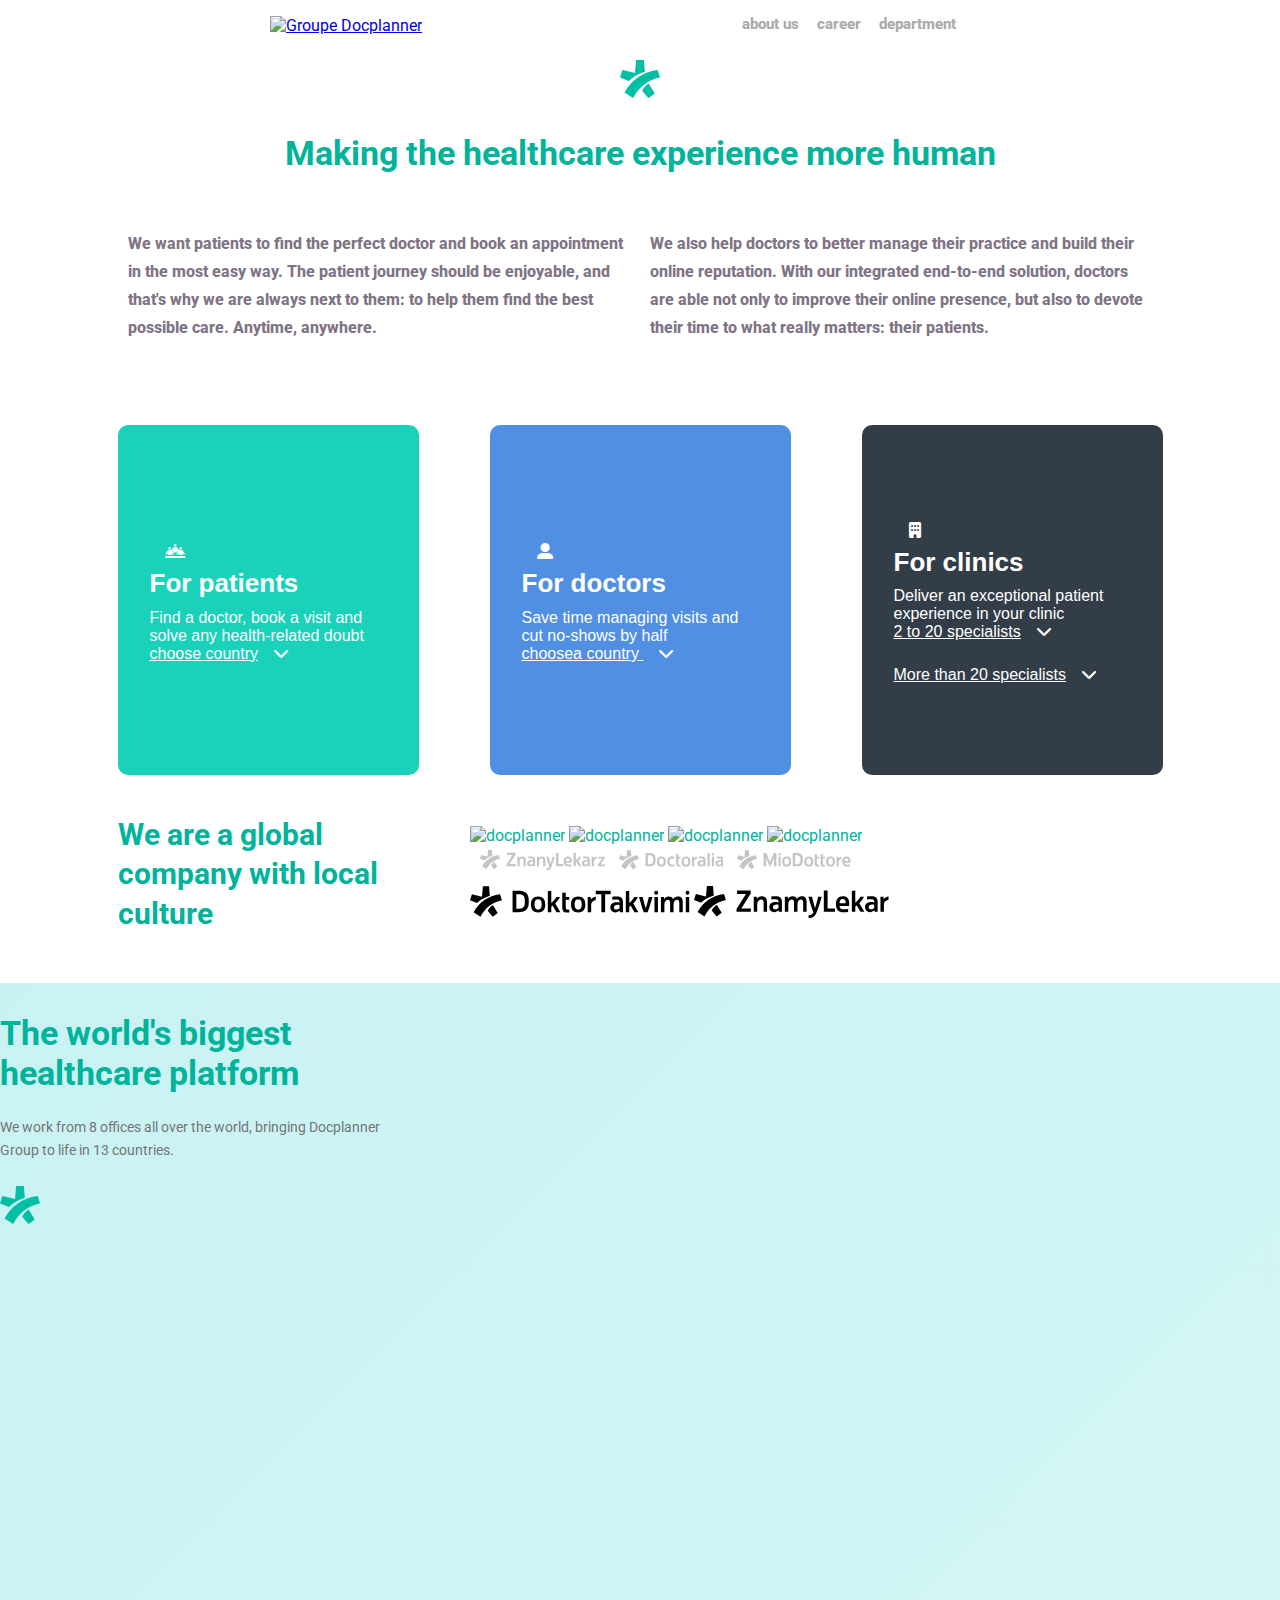
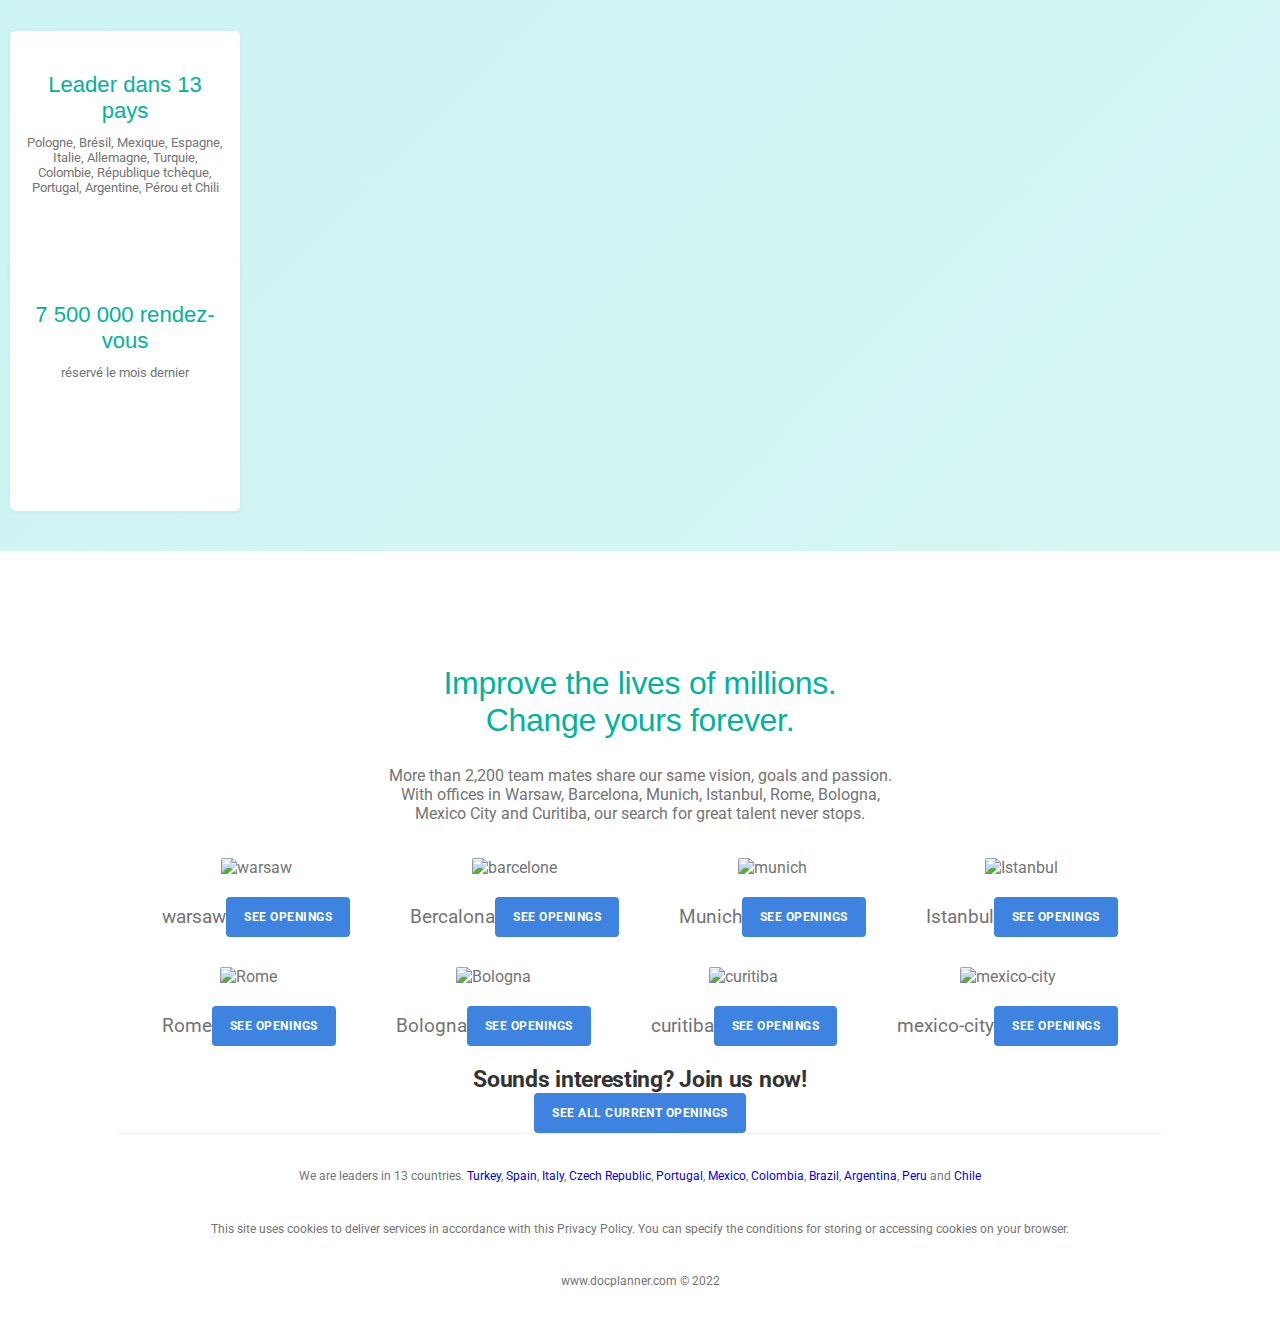
==== index.html @ af377094 "css layout" ====
<!DOCTYPE html>
<html lang="en">
<head>
    <meta charset="UTF-8">
    <meta http-equiv="X-UA-Compatible" content="IE=edge">
    <meta name="viewport" content="width=device-width, initial-scale=1.0">
    <title>docplanner groupe</title>
    <link rel="stylesheet" href="styles.css">
    <link rel="stylesheet" href="https://fonts.googleapis.com/css2?family=Roboto:wght@100&display=swap">
    <link rel="stylesheet"
      href="https://cdnjs.cloudflare.com/ajax/libs/font-awesome/6.1.2/css/all.min.css" />
  
    
</head>
<body class="body" >
        <nav class="navbar">
            <div class="container">
                <nav class="nav_logo">
                    <a href="#"><img class="logo-docplanner" src="https://www.docplanner.com/img/logo-default-group-en.svg?v=1" alt="Groupe Docplanner">
                </nav>
                <ul class="nav">
                    <li><a href="#">about us</a></li>
                    <li><a href="#">career</a></li>
                    <li><a href="#">department</a></li>
                </ul>
             </div>
          </nav>
          <header class="header">
            <div class="container">
                <img src="image/sygnet.png" alt="Logo">
                <h1>
                    Making the healthcare experience more human </h1>
                    <div class="goals">
                    <p>We want patients to find the perfect doctor and book an appointment in the most easy way. The patient journey should be enjoyable, and that's why we are always next to them: to help them find the best possible care. Anytime, anywhere.</p>
                    <p>We also help doctors to better manage their practice and build their online reputation. With our integrated end-to-end solution, doctors are able not only to improve their online presence, but also to devote their time to what really matters: their patients.</p>
                </div>
              </div>
          </header>
          <section class="cards">
            <div class="container">
                <div class="card">
                    <i id="head icon" class="fa-solid fa-people-line"></i>
                        <h1>For patients</h1>
                      <p>Find a doctor, book a visit and solve any health-related doubt</p>
                      <a href="#">choose country<i class="fa-solid fa-chevron-down"></i></a>
                </div>
                <div class="card">
                    <i id="head icon" class="fa-solid fa-user-large"></i>
                    <h1>For doctors</h1>
                    <p>Save time managing visits and cut no-shows by half</p>
                    <a href="#">choosea country <i class="fa-solid fa-chevron-down"></i> </a>
                </div>
                <div class="card">
                    <i id="head icon" class="fa-solid fa-building"></i>
                    <h1>For clinics</h1>
                    <p>Deliver an exceptional patient experience in your clinic</p>
                    <a href="#">2 to 20 specialists<i class="fa-solid fa-chevron-down"></i></a>
                    <a href="#">More than 20 specialists<i class="fa-solid fa-chevron-down"></i></a>
                </div>
             </div>
    </section>
    <section class="brands">
        <div class="container">
            <h1>We are a global company
                with local culture</h1>
               
                <div class="brands-container">
                    <ul class="brands-logos">
                    <li>
                    <img src="https://www.docplanner.com/logos/logo-clinicloud.svg" alt="docplanner">
                    <img src="https://www.docplanner.com/logos/logo-gipo.svg" alt="docplanner">
                   <img src="https://www.docplanner.com/logos/logo-jameda.svg" alt="docplanner">
                   <img src="https://www.docplanner.com/logos/logo-tuotempo.svg" alt="docplanner">
                 
                    <a href="https://www.znanylekarz.pl/?__hstc=94104962.e6006a31b35c804ca4785f276ef30c05.1661616821724.1662315314462.1662494746666.5&amp;__hssc=94104962.1.1662494746666&amp;__hsfp=313798005" target="_blank">
                        <svg xmlns="http://www.w3.org/2000/svg" width="200" height="32" viewBox="0 0 200 32">
                            <path d="M189.018 10.678h10.762v2.132L192.736 23H200v2.89h-11.387v-2.103l7.02-10.22h-6.615v-2.89zm-10.347 0h3.012l.244 2.448h.032c.767-1.12 2.638-2.557 4.817-2.677v3.197c-3.174.62-4.63 2.725-4.63 4.634v7.61h-3.47V10.68h-.004zM165 10.38c1.51-.123 3.145-.16 4.725-.16 3.72 0 5.94 1.44 5.94 5.504v10.163h-3.12l-.156-1.52h-.042c-1.07 1.152-2.625 1.826-4.615 1.826-2.635 0-4.73-1.708-4.73-5.09 0-3.148 2.624-6.078 9.19-4.684v-.917c0-1.814-1.062-2.32-3.156-2.32-1.286 0-2.376.087-4.035.23L165 10.38zm7.193 8.445c-2.782-.71-5.564.16-5.564 2.31 0 1.43.94 2.267 2.353 2.203 1.113-.05 2.338-.54 3.207-1.31v-3.2l.003-.003zm-18.93 1.572v5.49h-3.47V4.992l3.47-.402V16.73c1.92-1.63 3.745-3.763 5.035-6.052h3.683c-1.288 2.508-2.83 4.672-4.718 6.522l5.13 8.69h-3.9l-3.81-6.46c-.473.376-.976.69-1.416.97h-.002zm-19.452-2.07v-.063c0-4.68 2.275-8.047 6.984-8.047 4.367 0 6.394 2.524 6.394 7.83 0 .56-.04 1.332-.1 1.902h-9.64c.247 2.142 1.497 3.422 4.06 3.422 1.622 0 3.146-.15 4.56-.335v2.906c-1.59.25-2.935.398-4.65.398-4.99 0-7.61-2.495-7.61-8.016l.003.003zm3.585-.96h6.27c0-2.38-.624-4.26-2.963-4.26-2.43 0-3.24 2.006-3.303 4.26h-.005zM121.7 4.59h3.793v17.853h7.46v3.444H121.7V4.59zm-15.44 6.088h3.67c.596 2.884 2.164 8.5 3.01 11.322h.063c.815-2.854 2.384-8.47 3.01-11.323h3.64c-1.13 4.324-3.877 12.7-4.955 15.21s-2.63 6.76-8.344 5.994v-2.73c2.646.15 4.05-.843 4.92-2.81-1.344-3.18-3.916-11.34-5.014-15.667v.005zm-15.137 0h3.02s.14 1.51.202 2.052h.04c.837-1.31 2.594-2.51 4.718-2.51 3.588 0 5.37 1.91 5.37 5.786v9.883h-3.47v-9.165c0-2.473-.953-3.442-2.824-3.31-1.7.12-3.59 2.056-3.59 4.478v8h-3.47V10.678h.003zm-13.67-.296c1.508-.124 3.143-.162 4.722-.162 3.72 0 5.94 1.438 5.94 5.502v10.165h-3.12l-.155-1.52h-.04c-1.07 1.152-2.625 1.826-4.615 1.826-2.636 0-4.73-1.708-4.73-5.09 0-3.148 2.623-6.078 9.19-4.684v-.917c0-1.814-1.063-2.32-3.157-2.32-1.286 0-2.376.087-4.035.23v-3.03zm7.192 8.444c-2.782-.71-5.565.16-5.565 2.31 0 1.426.947 2.264 2.36 2.2 1.11-.05 2.336-.543 3.205-1.312v-3.2.002zM59.86 10.678h3.02s.14 1.51.203 2.052h.04c.838-1.31 2.594-2.51 4.718-2.51 3.59 0 5.37 1.91 5.37 5.786v9.883h-3.47v-9.165c0-2.473-.95-3.442-2.82-3.31-1.694.12-3.585 2.056-3.585 4.478v8h-3.47V10.678h-.005zM43.156 4.592h13.682v2.875L47.39 22.44h9.606v3.444h-14.4v-2.94l9.47-14.913h-8.91V4.59v.004zm-25.44 20.025c.77-1.886 2.934-4.523 5.14-5.885l4.887 8.084-5.005 3.632-5.02-5.835-.002.004zM10.5 30.443l-6.89-4.43C8.828 16.263 18.574 9.32 30.03 8.027l1.918 5.91c-9.44 1.86-17.32 8.092-21.446 16.505H10.5zm1.503-20.065l.87-10.35h6.19l.786 9.36c-3.556 1.218-5.64 2.19-8.037 3.662a25.43 25.43 0 0 0-4.81 3.804L0 13.894l1.91-5.892 10.093 2.376z"></path>
                        </svg>
                    </a>
                    <a href="https://www.doctoralia.es/?__hstc=94104962.e6006a31b35c804ca4785f276ef30c05.1661616821724.1662315314462.1662494746666.5&amp;__hssc=94104962.1.1662494746666&amp;__hsfp=313798005" target="_blank">
                        <svg xmlns="http://www.w3.org/2000/svg" width="167" height="32" viewBox="0 0 167 32">
                            <path d="M156.37 10.663c1.5-.125 3.13-.162 4.702-.162 3.705 0 5.914 1.434 5.914 5.48v10.125h-3.106l-.153-1.516h-.04c-1.066 1.145-2.614 1.815-4.597 1.815-2.625 0-4.712-1.7-4.712-5.07 0-3.133 2.614-6.05 9.154-4.662v-.913c0-1.806-1.06-2.31-3.146-2.31-1.28 0-2.365.086-4.018.228v-3.02l.002.005zm7.162 8.41c-2.77-.706-5.542.16-5.542 2.3 0 1.42.943 2.258 2.348 2.193 1.107-.05 2.328-.54 3.194-1.307v-3.19.002zm-11.568-8.117v15.15h-3.456v-15.13l3.456-.02zm-1.713-2.138a1.962 1.962 0 0 1-.088-3.923h.09a1.96 1.96 0 0 1 0 3.923zm-5.064-3.923v21.21h-3.457V5.295l3.456-.4zm-17.374 5.768c1.5-.125 3.13-.162 4.703-.162 3.705 0 5.916 1.434 5.916 5.48v10.125h-3.107l-.154-1.516h-.04c-1.067 1.145-2.614 1.815-4.597 1.815-2.625 0-4.71-1.7-4.71-5.07 0-3.133 2.612-6.05 9.15-4.662v-.913c0-1.806-1.06-2.31-3.144-2.31-1.28 0-2.368.086-4.02.228v-3.02.005zm7.163 8.41c-2.77-.706-5.54.16-5.54 2.3 0 1.42.94 2.258 2.35 2.193 1.106-.05 2.325-.54 3.19-1.307v-3.19.002zM116.7 10.955h2.99l.247 2.44h.03c.767-1.118 2.63-2.55 4.8-2.668v3.18c-3.16.62-4.61 2.715-4.61 4.618v7.58H116.7v-15.15zm-16.607 7.65v-.155c0-5.06 2.33-7.95 7.146-7.95 4.782 0 7.112 2.89 7.112 7.95v.157c0 5.062-2.33 7.95-7.113 7.95-4.817.002-7.147-2.887-7.147-7.95zm7.136-5.23c-2.446 0-3.575 1.66-3.575 5.13 0 3.47 1.13 5.1 3.574 5.1 2.446 0 3.544-1.626 3.544-5.1 0-3.472-1.098-5.13-3.545-5.13zM91.354 6.812l3.455-.4v4.546h3.54v2.804h-3.54v6.965c0 2.645.813 2.96 2.18 2.96.46-.01.916-.07 1.36-.187v2.852c-.614.133-1.44.21-1.982.21-3.954 0-5.013-1.93-5.013-5.417V6.81zm-10.54 11.72c.012 3.31 1.446 5.075 4.3 5.075 1.205 0 2.432-.15 3.544-.3v2.8a21.807 21.807 0 0 1-3.983.38c-4.257 0-7.46-2.345-7.472-7.956.013-5.61 3.215-7.954 7.472-7.954 1.554 0 3.068.195 3.98.38v2.798c-1.11-.15-2.337-.3-3.544-.3-2.853 0-4.287 1.766-4.297 5.075zm-20.064.077v-.156c0-5.06 2.33-7.95 7.147-7.95 4.783 0 7.113 2.89 7.113 7.95v.157c0 5.062-2.33 7.95-7.114 7.95-4.815.002-7.145-2.887-7.145-7.95zm7.14-5.23c-2.448 0-3.577 1.66-3.577 5.13 0 3.47 1.13 5.098 3.576 5.098 2.445 0 3.543-1.625 3.543-5.098s-1.098-5.13-3.544-5.13zM42.42 26.105V4.895h5.327c7.423 0 10.878 2.23 10.878 10.605 0 8.376-3.455 10.605-10.878 10.605H42.42zM54.657 15.5c0-4.77-.968-7.176-6.083-7.176h-2.37v14.35h2.37c5.115.002 6.083-2.406 6.083-7.174zm-37.012 9.34c.765-1.88 2.92-4.506 5.118-5.86l4.866 8.048-4.987 3.623-5-5.81h.002zm-7.188 5.8l-6.86-4.41c5.194-9.71 14.9-16.624 26.307-17.913l1.91 5.887c-9.402 1.853-17.25 8.06-21.357 16.437zm1.497-19.98L12.82.35h6.164l.783 9.322c-3.536 1.213-5.616 2.18-7.998 3.646a25.34 25.34 0 0 0-4.79 3.79L0 14.16l1.902-5.87 10.052 2.37z"></path>
                        </svg>
                    </a>
                    <a href="https://www.miodottore.it/?__hstc=94104962.e6006a31b35c804ca4785f276ef30c05.1661616821724.1662315314462.1662494746666.5&amp;__hssc=94104962.1.1662494746666&amp;__hsfp=313798005" target="_blank">
                        <svg xmlns="http://www.w3.org/2000/svg" width="182" height="32" viewBox="0 0 182 32">
                            <path d="M168.354 18.587v-.062c0-4.675 2.275-8.04 6.98-8.04 4.364 0 6.39 2.523 6.39 7.82 0 .562-.04 1.337-.1 1.907h-9.632c.248 2.14 1.496 3.42 4.057 3.42 1.62 0 3.14-.152 4.55-.336V26.2c-1.586.248-2.93.396-4.645.396-4.988 0-7.605-2.493-7.605-8.01h.004zm3.584-.96h6.265c0-2.377-.623-4.255-2.96-4.255-2.43 0-3.24 2.003-3.305 4.255zm-12.702-6.687h3.003l.24 2.446h.03c.77-1.12 2.638-2.555 4.816-2.675v3.192c-3.17.62-4.627 2.723-4.627 4.63v7.606h-3.47V10.94h.006zm-16.66 7.678v-.156c0-5.08 2.337-7.98 7.168-7.98 4.8 0 7.136 2.9 7.136 7.98v.156c0 5.08-2.337 7.978-7.136 7.978-4.83 0-7.168-2.898-7.168-7.978zm7.16-5.246c-2.455 0-3.588 1.666-3.588 5.145 0 3.48 1.133 5.115 3.588 5.115 2.453 0 3.556-1.63 3.556-5.115 0-3.485-1.103-5.145-3.556-5.145zm-15.9-6.59l3.467-.402v4.56h3.553v2.813h-3.553v6.99c0 2.65.816 2.967 2.188 2.967.462-.01.92-.073 1.366-.19v2.86c-.616.134-1.447.213-1.99.213-3.967 0-5.03-1.937-5.03-5.435V6.782zm-9.5 0l3.467-.402v4.56h3.553v2.813h-3.553v6.99c0 2.65.816 2.967 2.188 2.967.462-.01.92-.073 1.366-.19v2.86c-.616.134-1.447.213-1.99.213-3.967 0-5.03-1.937-5.03-5.435V6.782zm-16.72 11.836v-.156c0-5.08 2.337-7.98 7.168-7.98 4.8 0 7.136 2.9 7.136 7.98v.156c0 5.08-2.337 7.978-7.136 7.978-4.83 0-7.168-2.898-7.168-7.978zm7.16-5.246c-2.456 0-3.59 1.666-3.59 5.145 0 3.48 1.134 5.115 3.59 5.115s3.556-1.63 3.556-5.115c0-3.485-1.1-5.145-3.557-5.145zM89.225 26.14V4.86h5.343c7.442 0 10.91 2.236 10.91 10.64s-3.468 10.64-10.915 10.64H89.22h.005zM101.5 15.5c0-4.784-.97-7.2-6.104-7.2h-2.38v14.4h2.38c5.133 0 6.104-2.416 6.104-7.2zm-29.226 3.118v-.156c0-5.08 2.337-7.98 7.167-7.98 4.8 0 7.137 2.9 7.137 7.98v.156c0 5.08-2.337 7.978-7.137 7.978-4.83 0-7.167-2.898-7.167-7.978zm7.16-5.246c-2.455 0-3.588 1.666-3.588 5.145 0 3.48 1.133 5.115 3.588 5.115s3.557-1.63 3.557-5.115c0-3.485-1.1-5.145-3.557-5.145zm-9.554-2.432v15.2h-3.467V10.962l3.467-.022zm-1.718-2.144a1.968 1.968 0 1 1 0-3.936 1.968 1.968 0 0 1 0 3.936zm-8.88-3.91V4.86h3.796v21.28h-3.795V12.19l-.005.02-5.624 13.93h-1.672L46.36 12.21l-.005-.02v13.95H42.56V4.86h3.795v.026l.005-.026h.48l5.98 14.793L58.8 4.86h.48l.004.026zM17.704 24.87c.768-1.885 2.93-4.52 5.135-5.88l4.88 8.077-5 3.633-5.02-5.83h.004zm-7.212 5.82L3.61 26.264c5.212-9.74 14.95-16.678 26.395-17.97L31.92 14.2c-9.434 1.856-17.307 8.084-21.43 16.49h.002zm1.504-20.048L12.864.3h6.183l.785 9.354c-3.548 1.215-5.634 2.188-8.024 3.657a25.373 25.373 0 0 0-4.806 3.807L0 14.155l1.91-5.89 10.084 2.376h.002z"></path>
                        </svg>
                    </a>
                    <svg xmlns="http://www.w3.org/2000/svg" width="220" height="32" viewBox="0 0 220 32">
						<path d="M219.238 10.94v15.2h-3.467V10.962l3.468-.022zm-1.718-2.144a1.97 1.97 0 0 1 0-3.936 1.968 1.968 0 0 1 0 3.936zm-14.49 4.16c1.008-1.355 2.735-2.473 4.83-2.473 3.456 0 4.907 1.97 4.907 5.78v9.876H209.3v-9.16c0-2.473-.718-3.42-2.517-3.31-1.75.11-3.203 1.874-3.203 4.475v7.994h-3.467v-9.16c0-2.473-.71-3.444-2.518-3.31-1.75.132-3.203 2.055-3.203 4.475v7.994h-3.468v-15.2h3.02s.14 1.51.2 2.05h.04c.837-1.31 2.313-2.507 4.487-2.507 2.255 0 3.656.836 4.36 2.473zm-15.107-2.016v15.2h-3.467V10.962l3.467-.022zm-1.718-2.144a1.97 1.97 0 1 1 0-3.938 1.97 1.97 0 0 1 0 3.938zm-17.14 2.144h3.667c.597 2.883 2.164 8.492 3.01 11.313h.063c.815-2.853 2.383-8.462 3.01-11.313h3.636c-1.13 4.324-3.46 11.99-4.725 15.2h-4.03c-1.263-3.183-3.532-10.875-4.63-15.2zm-9.788 9.715v5.484h-3.467V5.26l3.467-.4V16.99c1.918-1.63 3.742-3.762 5.033-6.05h3.68c-1.29 2.507-2.83 4.67-4.72 6.52l5.128 8.68h-3.9l-3.807-6.455c-.47.376-.974.69-1.413.97zm-16.975-10.01c1.507-.124 3.14-.16 4.72-.16 3.717 0 5.936 1.437 5.936 5.497V26.14h-3.118l-.155-1.52h-.04c-1.07 1.15-2.624 1.824-4.612 1.824-2.635 0-4.727-1.707-4.727-5.088 0-3.144 2.62-6.07 9.184-4.68v-.914c0-1.812-1.063-2.318-3.156-2.318-1.285 0-2.374.088-4.032.23v-3.03zm7.186 8.438c-2.78-.707-5.56.162-5.56 2.31 0 1.427.945 2.263 2.355 2.2 1.112-.05 2.335-.542 3.204-1.31v-3.2zM125.778 4.86h14.907V8.3h-5.558v17.84h-3.79V8.3h-5.557V4.86zm-8.08 6.08h3.003l.248 2.446h.03c.768-1.12 2.638-2.555 4.815-2.675v3.192c-3.172.62-4.628 2.723-4.628 4.63v7.606h-3.467V10.94zm-16.662 7.678v-.156c0-5.08 2.337-7.98 7.168-7.98 4.8 0 7.138 2.9 7.138 7.98v.156c0 5.08-2.338 7.978-7.138 7.978-4.83 0-7.168-2.898-7.168-7.978zm7.16-5.246c-2.455 0-3.59 1.666-3.59 5.145 0 3.48 1.135 5.115 3.59 5.115 2.454 0 3.557-1.63 3.557-5.115 0-3.485-1.103-5.145-3.558-5.145zm-15.928-6.59l3.468-.402v4.56h3.552v2.813h-3.552v6.99c0 2.65.814 2.967 2.187 2.967.46-.008.92-.07 1.365-.187v2.86c-.655.132-1.32.204-1.99.212-3.967 0-5.03-1.938-5.03-5.436V6.78zM81.295 20.655v5.484h-3.468V5.26l3.468-.4V16.99c1.918-1.63 3.742-3.762 5.032-6.05h3.68c-1.29 2.507-2.83 4.67-4.718 6.52l5.125 8.68h-3.9l-3.806-6.455c-.473.376-.976.69-1.416.97zm-20.34-2.037v-.156c0-5.08 2.336-7.98 7.167-7.98 4.8 0 7.137 2.9 7.137 7.98v.156c0 5.08-2.34 7.978-7.14 7.978-4.83 0-7.167-2.897-7.167-7.978h.002zm7.16-5.246c-2.456 0-3.59 1.666-3.59 5.145 0 3.48 1.134 5.115 3.59 5.115 2.454 0 3.556-1.63 3.556-5.115 0-3.485-1.1-5.145-3.555-5.145zM42.56 26.14V4.86h5.345c7.45 0 10.915 2.236 10.915 10.64s-3.466 10.64-10.915 10.64H42.56zM54.84 15.5c0-4.784-.972-7.2-6.105-7.2h-2.38v14.4h2.38c5.133 0 6.104-2.416 6.105-7.2zm-37.137 9.37c.768-1.885 2.93-4.52 5.135-5.88l4.882 8.077-5 3.633-5.017-5.83zm-7.212 5.82l-6.88-4.427c5.21-9.74 14.95-16.678 26.394-17.97L31.92 14.2c-9.434 1.857-17.307 8.084-21.43 16.49zm1.505-20.048L12.865.3h6.182l.785 9.354c-3.548 1.215-5.634 2.188-8.024 3.657a25.433 25.433 0 0 0-4.806 3.803L0 14.155l1.91-5.89 10.085 2.377z"></path>
					</svg>
                    <svg xmlns="http://www.w3.org/2000/svg" width="195" height="32" viewBox="0 0 195 32">
						<path d="M186.445 10.684h3l.244 2.445h.03c.768-1.12 2.635-2.555 4.81-2.674v3.19c-3.17.617-4.622 2.718-4.622 4.623v7.596h-3.463V10.684zm-13.416-.294c1.504-.124 3.136-.162 4.713-.162 3.713 0 5.928 1.436 5.928 5.492v10.146h-3.11l-.153-1.52h-.04c-1.068 1.15-2.62 1.823-4.606 1.823-2.63 0-4.72-1.705-4.72-5.08 0-3.14 2.617-6.066 9.17-4.676V15.5c0-1.81-1.06-2.315-3.15-2.315-1.283 0-2.37.087-4.026.23V10.39h-.005zm7.178 8.427c-2.776-.705-5.554.162-5.554 2.31 0 1.423.945 2.26 2.353 2.196 1.11-.05 2.333-.543 3.2-1.31v-3.196zm-18.896 1.57v5.48h-3.463V5.012l3.462-.4v12.116c1.918-1.628 3.74-3.757 5.027-6.042h3.675c-1.29 2.504-2.828 4.664-4.713 6.51l5.12 8.673h-3.896l-3.8-6.444c-.472.376-.975.69-1.415.97v-.005zm-19.414-2.066v-.06c0-4.67 2.27-8.032 6.973-8.032 4.36 0 6.386 2.52 6.386 7.814 0 .56-.04 1.334-.1 1.904h-9.62c.248 2.137 1.493 3.416 4.052 3.416 1.62 0 3.14-.152 4.55-.337v2.9c-1.583.248-2.928.396-4.64.396-4.98 0-7.596-2.49-7.596-8h-.004zm3.58-.956h6.257c0-2.375-.623-4.25-2.957-4.25-2.43 0-3.238 2-3.3 4.25zM129.815 4.61h3.785v17.818h7.445v3.438h-11.23V4.61zm-15.412 6.074h3.662c.596 2.88 2.16 8.483 3.006 11.3h.066c.814-2.848 2.38-8.45 3.006-11.3h3.63c-1.126 4.32-3.87 12.68-4.944 15.183-1.076 2.51-2.626 6.75-8.327 5.987v-2.728c2.64.15 4.043-.842 4.91-2.805-1.342-3.172-3.91-11.316-5.004-15.637h-.004zm-11.5 2.014c1.01-1.354 2.734-2.47 4.826-2.47 3.453 0 4.902 1.966 4.902 5.774v9.863h-3.46v-9.15c0-2.465-.717-3.41-2.514-3.3-1.747.11-3.2 1.87-3.2 4.47v7.984h-3.462v-9.15c0-2.468-.71-3.44-2.513-3.304-1.747.13-3.2 2.05-3.2 4.47v7.983h-3.46V10.685h3.014s.14 1.507.2 2.05h.04c.838-1.31 2.31-2.506 4.484-2.506 2.25 0 3.65.835 4.35 2.47l-.006-.002zm-25.6-2.31c1.505-.122 3.137-.16 4.713-.16 3.713 0 5.928 1.436 5.928 5.49v10.148H84.83l-.16-1.518h-.04c-1.067 1.15-2.62 1.822-4.605 1.822-2.633 0-4.723-1.704-4.723-5.08 0-3.14 2.62-6.064 9.172-4.674v-.912c0-1.81-1.06-2.315-3.15-2.315-1.284 0-2.37.088-4.027.23v-3.026l.006-.005zm7.178 8.43c-2.777-.706-5.555.16-5.555 2.308 0 1.424.945 2.26 2.354 2.197 1.11-.05 2.33-.543 3.2-1.31v-3.196.002zm-24.736-8.134h3.015s.134 1.507.2 2.05H63c.836-1.31 2.59-2.506 4.71-2.506 3.58 0 5.357 1.907 5.357 5.775v9.863h-3.463v-9.15c0-2.465-.95-3.432-2.818-3.3-1.692.12-3.578 2.05-3.578 4.47v7.984h-3.464V10.684zM43.07 4.61h13.657v2.87l-9.43 14.948h9.587v3.438H42.512v-2.93L51.965 8.05H43.07V4.61zM17.684 24.598c.767-1.882 2.927-4.515 5.13-5.874l4.875 8.07-4.998 3.628-5.01-5.824h.002zm-7.203 5.815L3.61 25.99C8.814 16.26 18.54 9.33 29.973 8.04l1.915 5.898c-9.428 1.858-17.29 8.078-21.407 16.475zm1.5-20.027l.87-10.33h6.175l.785 9.342c-3.544 1.217-5.628 2.186-8.016 3.654a25.36 25.36 0 0 0-4.8 3.797L0 13.895l1.906-5.882 10.075 2.372z"></path>
					</svg>
                    </li>
                </ul>
             </div>
    </section>
   <section class="stats_section">
        <div class="container">
            <div class="stats__inner">
            <div class="stats-header1">
            <h1>The world's biggest
                <br>
                healthcare platform</h1>
                <p>
                    We work from 8 offices all over the world, bringing Docplanner Group to life in 13 countries.
                </p>
                <div class="stats_inner_logo">
                    <img src="./image/sygnet.png" alt="logo">
                </div>
            </div>
        </div>
        <div class="stats-header2">
            <div class="stats_header_inner">
                <div class="stats_header_inner__1">
                	<div class="stat card1">
								<img class="card-img-flag"
                                scr="https://www.docplanner.com/img/flag.png" srcset="https://www.docplanner.com/img/flag.png 1x, https://www.docplanner.com/img/flag@2x.png 2x">
                                                   <h5 class="card-title">Leader dans 13 pays</h5>
                                                   <p>Pologne, Brésil, Mexique, Espagne, Italie, Allemagne, Turquie, Colombie, République tchèque, Portugal, Argentine, Pérou et Chili</p>
                                              </div>
                                         <div class="stat card2">
                                            <img class="card-img-flag" scr="https://www.docplanner.com/img/visits.png" srcset="https://www.docplanner.com/img/visits.png 1x, https://www.docplanner.com/img/visits@2x.png 2x">
                                                <h5 class="card-title">7 500 000
                                               rendez-vous</h5>
                                               <p class="card-text">réservé le mois dernier</p>
                                            </div>
                                            <div class="inner__1">
                                            <div class="stat3 card3">
                                                <img class="card-img-flag"
                                                scr="https://www.docplanner.com/img/patients.png" srcset="https://www.docplanner.com/img/patients.png 1x, https://www.docplanner.com/img/patients@2x.png 2x">
                                                <h5 class="card-title">80 000 000
                                                    malades</h5>
                                                    <p class="card-text">visitez nos sites Web chaque mois</p>
                                            </div>
                                        </div>
                                            <div class="stat4 card4">
                                                <img class="card-img-flag" scr="https://www.docplanner.com/img/doctors.png" srcset="https://www.docplanner.com/img/doctors.png 1x, https://www.docplanner.com/img/doctors@2x.png 2x">
                                                <h5 class="card-title">130 000
                                                    médecins actifs</h5>
                                                    <p class="card-text">faites confiance à nos solutions</p>
                                            </div>
                                        </div>
                                       </div>
                                    </div>
                                  </section>
         <section class="offices__header">
              <div class="container">
                <div class="offices_text">
                    <h1>Improve the lives of millions.
                        <br>
                         Change yours forever.</h1>
                    <p >More than 2,200 team mates share our same vision, goals and passion.
                        <br>

 With offices in Warsaw, Barcelona, Munich, Istanbul, Rome, Bologna,
                         <br>
                          Mexico City and Curitiba, our search for great talent never stops.</p>

                        <div class="offices_cards">
                            <div class="image_card">
                                <img src="https://www.docplanner.com/images/warsaw.png" alt="warsaw">
                                <div class="name">
                                    <h6>warsaw</h6>
                                    <button>see openings</button>
                                </div>
                            </div>
                            <div class="image_card">
                                <img src="https://www.docplanner.com/images/barcelona.png" alt="barcelone">
                                <div class="name">
                                    <h6>Bercalona</h6>
                                    <button>see openings</button>
                                </div>
                            </div>
                            <div class="image_card">
                            <img src="https://www.docplanner.com/images/munich.png" alt="munich">
                                <div class="name">
                                    <h6>Munich</h6>
                                    <button>see openings</button>
                                </div>
                            </div>
                            <div class="image_card">
                                <img src="https://www.docplanner.com/images/istanbul.png" alt="Istanbul">
                                <div class="name">
                                    <h6>Istanbul</h6>
                                    <button>see openings</button>
                                </div>
                            </div>
                            <div class="image_card">
                                <img src="https://www.docplanner.com/images/rome.png" alt="Rome">
                                <div class="name">
                                    <h6>Rome</h6>
                                    <button>see openings</button>
                                </div>
                            </div>
                            <div class="image_card">
                                <img src="https://www.docplanner.com/images/bologna.png" alt="Bologna">
                                <div class="name">
                                    <h6>Bologna</h6>
                                    <button>see openings</button>
                                </div>
                            </div>

                            <div class="image_card">
                                <img src="https://www.docplanner.com/images/curitiba.png" alt="curitiba">
                                <div class="name">
                                    <h6>curitiba</h6>
                                    <button>see openings</button>
                                </div>
                            </div>
                            <div class="image_card">
                                <img src="https://www.docplanner.com/images/mexico-city.png" alt="mexico-city">
                                <div class="name">
                                    <h6>mexico-city</h6>
                                    <button>see openings</button>
                                </div>
                            </div>      
                         </div>
                                 <section class="btn">
                                                <div class="container">
                                                  <h6>Sounds interesting? Join us now!</h6>
                                                  <button>see all current openings</button>
                                                </div>
                                              </section>
                                              <footer>
                                                <p>We are leaders in 13 countries.
                                                    <a href="#">Turkey</a>, <a href="#">Spain</a>, <a href="#">Italy</a>,
                                                     <a href="#">Czech Republic</a>, <a href="#">Portugal</a>,
                                                     <a href="#">Mexico</a>, <a href="#">Colombia</a>,
                                                   <a href="#">Brazil</a>, <a href="#">Argentina</a>,
                                                     <a href="#">Peru</a> and <a href="#">Chile</a>
                                                       </p>
                                                       <p>This site uses cookies to deliver services in accordance with this Privacy Policy. You can specify the conditions for storing or accessing cookies on your browser.</p>
                                                    <p>www.docplanner.com © 2022</p>
                                               
                                              </footer>
    
       
    </body>
</html>
---- styles.css ----
@import url("https://fonts.googleapis.com/css2?family=Roboto:wght@100&display=swap");
*{
    margin:0;
    padding: 0;
    box-sizing: border-box;
}
.body{
      font-weight: 400;
      font-family: Roboto, Arial, sans-serif;
      color: #747474;
    }

.container{
    max-width: 1045px;  
}
/*navbar*/
.navbar .container{
    margin : auto;
    margin-left: 250px;
    display: flex;
    justify-content: space-between;
    padding: 0 20px;
    align-items: center;
    height: 50px;
    position: fixed;
    top: 0;
    left: 0;
    width: 100%;
    background-color: white;
    z-index: 999999;   
}
.logo-docplanner{
  width: 268px;
  height: 33px;
}
.nav{
    display: flex;
    justify-content: space-between;
    align-items: center;
    padding: 0 20px;
    margin:  auto;
   
}
ul{
    list-style: none;
}
li{
    padding: 0 9px;
}
li :first-child a {
    color: #00b39b;
}
li a{
    text-decoration: none;
    color: #ababab;
    line-height: 2em;
    font-weight: 800;
    font-size: 0.93575rem;
}
li a:hover{
    color: #00b39b; 
}
/*header*/
.header{
    margin-top: 60px;
    margin-bottom: 60px
}
.header .container{
    margin: 0 auto;
    display: flex;
    flex-direction: column;
    align-items: center;
    justify-content: center;
}
.header .container h1{
    font-size: 2.125rem;
    color: rgb(0, 179, 155);
    margin: 34px 0px;
}
.goals{
    display: flex;
    justify-content: center;
    align-items: center;
}
.goals p{
    line-height: 1.75;
    color: rgb(127, 116, 133);
    font-weight: 800;
    padding: 10px;
    margin: 0.8em 0px;
    width: 50%;
}
/*card*/
.cards .container {
  margin: 0 auto;
  gap: 20px;
  flex: 1;
  display: flex;
  justify-content: space-between;
  align-items: center;
}
.card{
  height: 350px;
  max-height: 360px;
  width: 301px;
  padding: 32px 32px 0 32px;
  display: flex;
  flex-direction: column;
  justify-content: center;
  align-items: start;
  color: #fff;
  font-family: Work Sans, Arial, sans-serif;
  font-weight: 200;
  border-radius: 10px;
}
.card:nth-of-type(2){
    background-color: #508fe2;
}
.card:nth-of-type(3) {
  background-color: #323d48;
}
.card:nth-of-type(1) {
    background-color: #1ad1b9;
  }
 .card h1{
   margin: 7.8px 0;
  font-size: 1.625em;
  line-height: 1.3;
 }
 .card a{
    color: #fff;
    margin-bottom: 15px;
    padding-bottom: 10px;
 }
 .card i{
    margin-left: 15px;
    font-size: inherit;
 }
 #head-icon {
    margin: 0;
    padding-top: 20px;
  }
  /*brands*/
 .brands .container{
    margin: 0 auto;
    margin: 2.5rem auto 3.125rem;
    display: flex;
    justify-content: space-evenly;
    align-items: center;
    color: #00b39b;
    flex-wrap: nowrap ;
  }
  .brands-logos{
  display: flex;
  flex-wrap: wrap;
  align-items: center;
  justify-content: space-between;
  width: 67%;
  list-style: none;
  margin: 0;
  padding: 0;
  }
  .brands-logos li{
    width: 160px;
    padding: 5px 0 5px 5px;
    width: auto;
  }
  .brands-logos a{
  display: inline-block;
  padding: 5px 0;
  }
  .brands-logos a svg{
  height: 20px;
  width: auto;
  max-width: 100%;
  padding-left: 10px;
  fill: hsla(0, 0%, 67%, 0.7);
  }
  .brands-logos a:hover svg{
    fill: #00b39b;
  }
.brands-logos .tuotempo,
.brands-logos .gipo,
.brands-logos .clinicloud,
.brands-logos .jameda {
  transition: all 0.2s ease 0s;
  filter: invert(98%) sepia(2%) saturate(0) hue-rotate(180deg) brightness(300%)
    contrast(0);
  -webkit-filter: invert(98%) sepia(2%) saturate(0) hue-rotate(180deg)
    brightness(300%) contrast(0);
  opacity: 0.55;
}
.brands-logos .tuotempo:hover,
.brands-logos .gipo:hover,
.brands-logos .clinicloud:hover,
.brands-logos .jameda:hover {
  filter: none;
}
  .brands .container h1 {
    width: 33.3%;
    padding-right: 26px;
    line-height: 1.3;
    font-size: 1.9em;
  }
.brands-container {
    width: 67%; 
}
/*stats*/
.stats_section{
  background: #d9f7f6;
  background-image: linear-gradient(
    -45deg,
    rgba(0, 204, 177, 0.01) 5%,
    rgba(61, 199, 223, 0.1));
  padding: 1.875em 0 0.625em;
  overflow: hidden;
  margin: 3.125rem auto 5.5rem;
}
.stats .container{
  max-width: 1015px;
  padding: 20px 20px;
  margin: 0 auto;
  position: relative;
}
.stats-header1
.stats-header2{
  display: flex;
  flex-direction: column;
  width: 50%;
}
.stats_inner {
  margin: 0 -10px;
  display: flex;
}
.stats-header1 h1{
  font-size: 2.125rem;
  margin: 0;
  color: #00b39b;
}
.stats-header1 p{
  max-width: 415px;
  font-size: 0.875em;
  line-height: 1.7;
  margin: 1.6em 0;
  color: #747474;
}
.stats_inner_logo {
  display: block;
  right: 67%;
  top: 45%;
  width: 456px;
  height: 435px;
}

/*cards_container*/

.stats_header_inner {
  display: flex;
  flex-direction: column;
  justify-content: space-between;
  height: 520px;
  width: 100%;
}
/*cards*/
.inner__1{
  display: flex;
  justify-content: space-around;
}
.card2,
.card4 {
  transform: translateY(-30px);
}
.stat{
background: #fff;
border-width: 0px ;
border-radius: 5px ;
box-shadow: 0 1px 4px 0 rgb(0 0 0 / 5%);
height: 250px;
width: 230px;
padding: 15px;
margin: 10px;
text-align: center;
font-size: 0.8125em;
align-items: center;
justify-content: center;
}
.stat2,
.stat4 {
  transform: translateY(-30px);
}
.card-title {
  margin: 0.5em 0;
  color: #00b39b;
  font-size: 1.7em;
  font-weight: 300;
  font-family: Work Sans, Arial, sans-serif;
}
/*office _header*/
.offices__header .container {
  margin: 0 auto;
  display: flex;
  flex-direction: column;
  justify-content: center;
  align-items: center;
  text-align: center;
}
.offices_text h1{
    font-family : Arial, Helvetica, sans-serif;
    font-weight: 300;
    letter-spacing: -.3px;
    margin-block-start: 0.83em;
    margin-block-end: 0.83em;
    color: #00b39b;
}
.offices_text p{
    display: block;
    margin-block-start: 1em;
    margin-block-end: 1em;
    margin-inline-start: 0px;
    margin-inline-end: 0px;
    margin: 1.6em 0;
    color: #747474;
}
.offices_cards{
  display: flex;
  justify-content: center;
  align-items: center;
  flex-wrap: wrap;
}
.image_card{
    display: flex;
    margin: 10px 10px 0 10px;
    flex-direction: column;
    justify-content: center;
    align-items: center;
}
.image_card img{
    max-width: 100%;
    height: auto;
    border-top-left-radius: 2px;
    border-top-right-radius: 2px;
}
.name
{
  width:100%;
  display: flex;
  justify-content: space-around;
  align-items: center;
  font-size: 1.125em;
  font-weight: 400;
  line-height: 1.6666666667;
  padding: 1.1111111111em;
}
.name h6{
  color: #747474
  font-family : Roboto, Arial, sans-serif;
  font-size   : 1.2rem;
  line-height :  1.6;
  font-weight : 400 ;
}
.name button ,
.btn button{
    color: white;
   display: inline-block;
    vertical-align: middle;
    position: relative;
    outline: 0;
    border: 0;
    border-radius: 4px;
    padding: 1.1666666667em 1.5em;
    background: #3d83df;
    font-family: Roboto,Arial,sans-serif;
    line-height: 1em;
    color: #fff;
    font-weight: 700;
    letter-spacing: .04em;
    font-size: .75rem;
    text-align: center;
    
    text-transform: uppercase;
    transition: all .2s ease 0s;
}
.btn{
  font-size: 2.1428571429em;
    color: #333;
    margin-bottom: 0.75em
    font-family: Work Sans,Arial,sans-serif;
    font-weight: 300;
    letter-spacing: -.3px;


}

footer {
  display: flex;
  flex-direction: column;
  justify-content: center;
  align-items: center;
  border-top: #eef2f2 solid 0.009px;
  padding: 16px 0;
}

footer a {
  text-decoration: none;
}

footer p {
  font-size: 12px;
  color: #ababab;
  margin-top: 19.2px;
  margin-bottom: 4.8px;
  font-weight: 400;
}

.cpr {
  margin-top: 0;
}
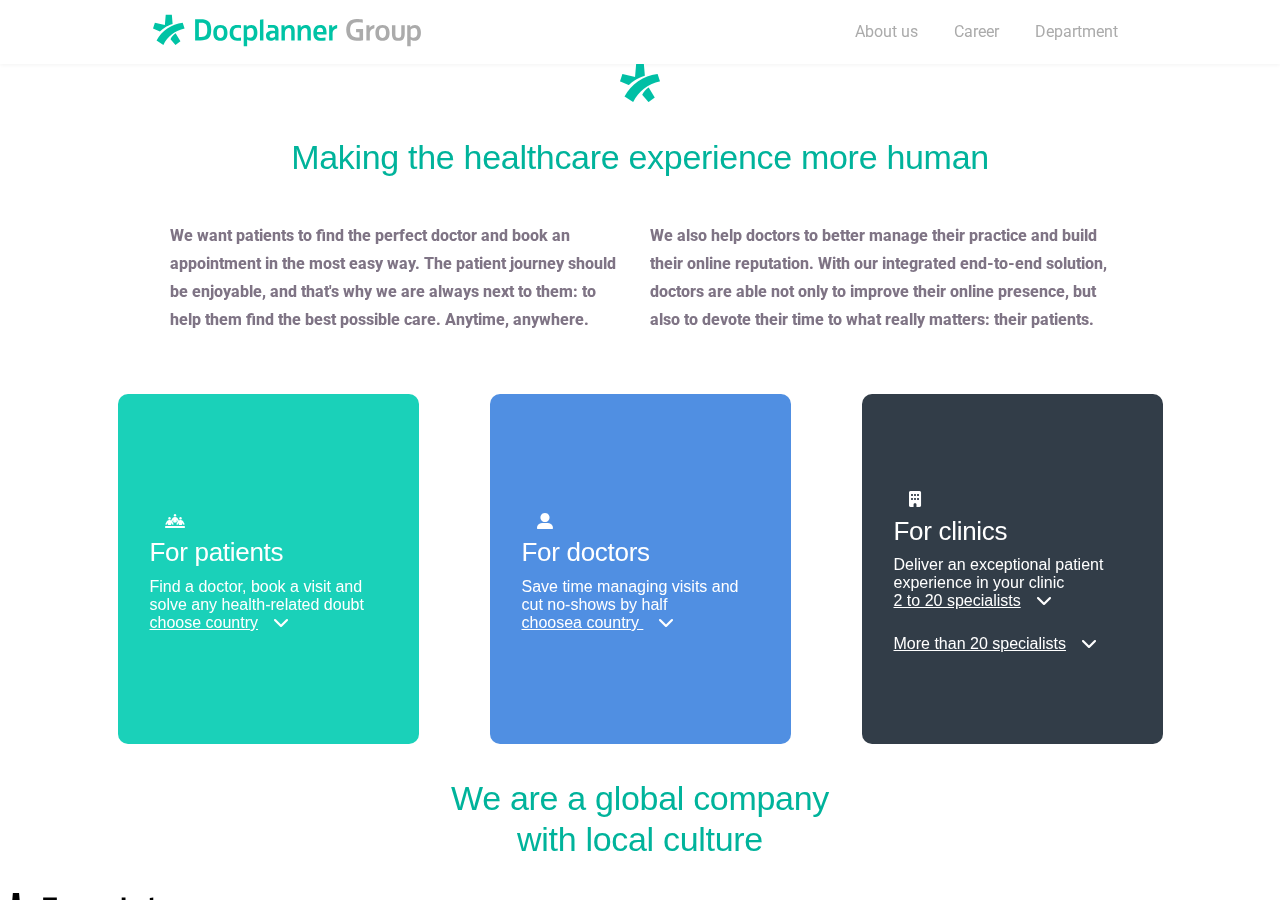
==== commit 31003e29: "Add files via upload" ====
--- a/index.html
+++ b/index.html
@@ -1,242 +1,231 @@
-<!DOCTYPE html>
-<html lang="en">
-<head>
-    <meta charset="UTF-8">
-    <meta http-equiv="X-UA-Compatible" content="IE=edge">
-    <meta name="viewport" content="width=device-width, initial-scale=1.0">
-    <title>docplanner groupe</title>
-    <link rel="stylesheet" href="styles.css">
-    <link rel="stylesheet" href="https://fonts.googleapis.com/css2?family=Roboto:wght@100&display=swap">
-    <link rel="stylesheet"
-      href="https://cdnjs.cloudflare.com/ajax/libs/font-awesome/6.1.2/css/all.min.css" />
-  
-    
-</head>
-<body class="body" >
-        <nav class="navbar">
-            <div class="container">
-                <nav class="nav_logo">
-                    <a href="#"><img class="logo-docplanner" src="https://www.docplanner.com/img/logo-default-group-en.svg?v=1" alt="Groupe Docplanner">
-                </nav>
-                <ul class="nav">
-                    <li><a href="#">about us</a></li>
-                    <li><a href="#">career</a></li>
-                    <li><a href="#">department</a></li>
-                </ul>
-             </div>
-          </nav>
-          <header class="header">
-            <div class="container">
-                <img src="image/sygnet.png" alt="Logo">
-                <h1>
-                    Making the healthcare experience more human </h1>
-                    <div class="goals">
-                    <p>We want patients to find the perfect doctor and book an appointment in the most easy way. The patient journey should be enjoyable, and that's why we are always next to them: to help them find the best possible care. Anytime, anywhere.</p>
-                    <p>We also help doctors to better manage their practice and build their online reputation. With our integrated end-to-end solution, doctors are able not only to improve their online presence, but also to devote their time to what really matters: their patients.</p>
-                </div>
-              </div>
-          </header>
-          <section class="cards">
-            <div class="container">
-                <div class="card">
-                    <i id="head icon" class="fa-solid fa-people-line"></i>
-                        <h1>For patients</h1>
-                      <p>Find a doctor, book a visit and solve any health-related doubt</p>
-                      <a href="#">choose country<i class="fa-solid fa-chevron-down"></i></a>
-                </div>
-                <div class="card">
-                    <i id="head icon" class="fa-solid fa-user-large"></i>
-                    <h1>For doctors</h1>
-                    <p>Save time managing visits and cut no-shows by half</p>
-                    <a href="#">choosea country <i class="fa-solid fa-chevron-down"></i> </a>
-                </div>
-                <div class="card">
-                    <i id="head icon" class="fa-solid fa-building"></i>
-                    <h1>For clinics</h1>
-                    <p>Deliver an exceptional patient experience in your clinic</p>
-                    <a href="#">2 to 20 specialists<i class="fa-solid fa-chevron-down"></i></a>
-                    <a href="#">More than 20 specialists<i class="fa-solid fa-chevron-down"></i></a>
-                </div>
-             </div>
-    </section>
-    <section class="brands">
-        <div class="container">
-            <h1>We are a global company
-                with local culture</h1>
-               
-                <div class="brands-container">
-                    <ul class="brands-logos">
-                    <li>
-                    <img src="https://www.docplanner.com/logos/logo-clinicloud.svg" alt="docplanner">
-                    <img src="https://www.docplanner.com/logos/logo-gipo.svg" alt="docplanner">
-                   <img src="https://www.docplanner.com/logos/logo-jameda.svg" alt="docplanner">
-                   <img src="https://www.docplanner.com/logos/logo-tuotempo.svg" alt="docplanner">
-                 
-                    <a href="https://www.znanylekarz.pl/?__hstc=94104962.e6006a31b35c804ca4785f276ef30c05.1661616821724.1662315314462.1662494746666.5&amp;__hssc=94104962.1.1662494746666&amp;__hsfp=313798005" target="_blank">
-                        <svg xmlns="http://www.w3.org/2000/svg" width="200" height="32" viewBox="0 0 200 32">
-                            <path d="M189.018 10.678h10.762v2.132L192.736 23H200v2.89h-11.387v-2.103l7.02-10.22h-6.615v-2.89zm-10.347 0h3.012l.244 2.448h.032c.767-1.12 2.638-2.557 4.817-2.677v3.197c-3.174.62-4.63 2.725-4.63 4.634v7.61h-3.47V10.68h-.004zM165 10.38c1.51-.123 3.145-.16 4.725-.16 3.72 0 5.94 1.44 5.94 5.504v10.163h-3.12l-.156-1.52h-.042c-1.07 1.152-2.625 1.826-4.615 1.826-2.635 0-4.73-1.708-4.73-5.09 0-3.148 2.624-6.078 9.19-4.684v-.917c0-1.814-1.062-2.32-3.156-2.32-1.286 0-2.376.087-4.035.23L165 10.38zm7.193 8.445c-2.782-.71-5.564.16-5.564 2.31 0 1.43.94 2.267 2.353 2.203 1.113-.05 2.338-.54 3.207-1.31v-3.2l.003-.003zm-18.93 1.572v5.49h-3.47V4.992l3.47-.402V16.73c1.92-1.63 3.745-3.763 5.035-6.052h3.683c-1.288 2.508-2.83 4.672-4.718 6.522l5.13 8.69h-3.9l-3.81-6.46c-.473.376-.976.69-1.416.97h-.002zm-19.452-2.07v-.063c0-4.68 2.275-8.047 6.984-8.047 4.367 0 6.394 2.524 6.394 7.83 0 .56-.04 1.332-.1 1.902h-9.64c.247 2.142 1.497 3.422 4.06 3.422 1.622 0 3.146-.15 4.56-.335v2.906c-1.59.25-2.935.398-4.65.398-4.99 0-7.61-2.495-7.61-8.016l.003.003zm3.585-.96h6.27c0-2.38-.624-4.26-2.963-4.26-2.43 0-3.24 2.006-3.303 4.26h-.005zM121.7 4.59h3.793v17.853h7.46v3.444H121.7V4.59zm-15.44 6.088h3.67c.596 2.884 2.164 8.5 3.01 11.322h.063c.815-2.854 2.384-8.47 3.01-11.323h3.64c-1.13 4.324-3.877 12.7-4.955 15.21s-2.63 6.76-8.344 5.994v-2.73c2.646.15 4.05-.843 4.92-2.81-1.344-3.18-3.916-11.34-5.014-15.667v.005zm-15.137 0h3.02s.14 1.51.202 2.052h.04c.837-1.31 2.594-2.51 4.718-2.51 3.588 0 5.37 1.91 5.37 5.786v9.883h-3.47v-9.165c0-2.473-.953-3.442-2.824-3.31-1.7.12-3.59 2.056-3.59 4.478v8h-3.47V10.678h.003zm-13.67-.296c1.508-.124 3.143-.162 4.722-.162 3.72 0 5.94 1.438 5.94 5.502v10.165h-3.12l-.155-1.52h-.04c-1.07 1.152-2.625 1.826-4.615 1.826-2.636 0-4.73-1.708-4.73-5.09 0-3.148 2.623-6.078 9.19-4.684v-.917c0-1.814-1.063-2.32-3.157-2.32-1.286 0-2.376.087-4.035.23v-3.03zm7.192 8.444c-2.782-.71-5.565.16-5.565 2.31 0 1.426.947 2.264 2.36 2.2 1.11-.05 2.336-.543 3.205-1.312v-3.2.002zM59.86 10.678h3.02s.14 1.51.203 2.052h.04c.838-1.31 2.594-2.51 4.718-2.51 3.59 0 5.37 1.91 5.37 5.786v9.883h-3.47v-9.165c0-2.473-.95-3.442-2.82-3.31-1.694.12-3.585 2.056-3.585 4.478v8h-3.47V10.678h-.005zM43.156 4.592h13.682v2.875L47.39 22.44h9.606v3.444h-14.4v-2.94l9.47-14.913h-8.91V4.59v.004zm-25.44 20.025c.77-1.886 2.934-4.523 5.14-5.885l4.887 8.084-5.005 3.632-5.02-5.835-.002.004zM10.5 30.443l-6.89-4.43C8.828 16.263 18.574 9.32 30.03 8.027l1.918 5.91c-9.44 1.86-17.32 8.092-21.446 16.505H10.5zm1.503-20.065l.87-10.35h6.19l.786 9.36c-3.556 1.218-5.64 2.19-8.037 3.662a25.43 25.43 0 0 0-4.81 3.804L0 13.894l1.91-5.892 10.093 2.376z"></path>
-                        </svg>
-                    </a>
-                    <a href="https://www.doctoralia.es/?__hstc=94104962.e6006a31b35c804ca4785f276ef30c05.1661616821724.1662315314462.1662494746666.5&amp;__hssc=94104962.1.1662494746666&amp;__hsfp=313798005" target="_blank">
-                        <svg xmlns="http://www.w3.org/2000/svg" width="167" height="32" viewBox="0 0 167 32">
-                            <path d="M156.37 10.663c1.5-.125 3.13-.162 4.702-.162 3.705 0 5.914 1.434 5.914 5.48v10.125h-3.106l-.153-1.516h-.04c-1.066 1.145-2.614 1.815-4.597 1.815-2.625 0-4.712-1.7-4.712-5.07 0-3.133 2.614-6.05 9.154-4.662v-.913c0-1.806-1.06-2.31-3.146-2.31-1.28 0-2.365.086-4.018.228v-3.02l.002.005zm7.162 8.41c-2.77-.706-5.542.16-5.542 2.3 0 1.42.943 2.258 2.348 2.193 1.107-.05 2.328-.54 3.194-1.307v-3.19.002zm-11.568-8.117v15.15h-3.456v-15.13l3.456-.02zm-1.713-2.138a1.962 1.962 0 0 1-.088-3.923h.09a1.96 1.96 0 0 1 0 3.923zm-5.064-3.923v21.21h-3.457V5.295l3.456-.4zm-17.374 5.768c1.5-.125 3.13-.162 4.703-.162 3.705 0 5.916 1.434 5.916 5.48v10.125h-3.107l-.154-1.516h-.04c-1.067 1.145-2.614 1.815-4.597 1.815-2.625 0-4.71-1.7-4.71-5.07 0-3.133 2.612-6.05 9.15-4.662v-.913c0-1.806-1.06-2.31-3.144-2.31-1.28 0-2.368.086-4.02.228v-3.02.005zm7.163 8.41c-2.77-.706-5.54.16-5.54 2.3 0 1.42.94 2.258 2.35 2.193 1.106-.05 2.325-.54 3.19-1.307v-3.19.002zM116.7 10.955h2.99l.247 2.44h.03c.767-1.118 2.63-2.55 4.8-2.668v3.18c-3.16.62-4.61 2.715-4.61 4.618v7.58H116.7v-15.15zm-16.607 7.65v-.155c0-5.06 2.33-7.95 7.146-7.95 4.782 0 7.112 2.89 7.112 7.95v.157c0 5.062-2.33 7.95-7.113 7.95-4.817.002-7.147-2.887-7.147-7.95zm7.136-5.23c-2.446 0-3.575 1.66-3.575 5.13 0 3.47 1.13 5.1 3.574 5.1 2.446 0 3.544-1.626 3.544-5.1 0-3.472-1.098-5.13-3.545-5.13zM91.354 6.812l3.455-.4v4.546h3.54v2.804h-3.54v6.965c0 2.645.813 2.96 2.18 2.96.46-.01.916-.07 1.36-.187v2.852c-.614.133-1.44.21-1.982.21-3.954 0-5.013-1.93-5.013-5.417V6.81zm-10.54 11.72c.012 3.31 1.446 5.075 4.3 5.075 1.205 0 2.432-.15 3.544-.3v2.8a21.807 21.807 0 0 1-3.983.38c-4.257 0-7.46-2.345-7.472-7.956.013-5.61 3.215-7.954 7.472-7.954 1.554 0 3.068.195 3.98.38v2.798c-1.11-.15-2.337-.3-3.544-.3-2.853 0-4.287 1.766-4.297 5.075zm-20.064.077v-.156c0-5.06 2.33-7.95 7.147-7.95 4.783 0 7.113 2.89 7.113 7.95v.157c0 5.062-2.33 7.95-7.114 7.95-4.815.002-7.145-2.887-7.145-7.95zm7.14-5.23c-2.448 0-3.577 1.66-3.577 5.13 0 3.47 1.13 5.098 3.576 5.098 2.445 0 3.543-1.625 3.543-5.098s-1.098-5.13-3.544-5.13zM42.42 26.105V4.895h5.327c7.423 0 10.878 2.23 10.878 10.605 0 8.376-3.455 10.605-10.878 10.605H42.42zM54.657 15.5c0-4.77-.968-7.176-6.083-7.176h-2.37v14.35h2.37c5.115.002 6.083-2.406 6.083-7.174zm-37.012 9.34c.765-1.88 2.92-4.506 5.118-5.86l4.866 8.048-4.987 3.623-5-5.81h.002zm-7.188 5.8l-6.86-4.41c5.194-9.71 14.9-16.624 26.307-17.913l1.91 5.887c-9.402 1.853-17.25 8.06-21.357 16.437zm1.497-19.98L12.82.35h6.164l.783 9.322c-3.536 1.213-5.616 2.18-7.998 3.646a25.34 25.34 0 0 0-4.79 3.79L0 14.16l1.902-5.87 10.052 2.37z"></path>
-                        </svg>
-                    </a>
-                    <a href="https://www.miodottore.it/?__hstc=94104962.e6006a31b35c804ca4785f276ef30c05.1661616821724.1662315314462.1662494746666.5&amp;__hssc=94104962.1.1662494746666&amp;__hsfp=313798005" target="_blank">
-                        <svg xmlns="http://www.w3.org/2000/svg" width="182" height="32" viewBox="0 0 182 32">
-                            <path d="M168.354 18.587v-.062c0-4.675 2.275-8.04 6.98-8.04 4.364 0 6.39 2.523 6.39 7.82 0 .562-.04 1.337-.1 1.907h-9.632c.248 2.14 1.496 3.42 4.057 3.42 1.62 0 3.14-.152 4.55-.336V26.2c-1.586.248-2.93.396-4.645.396-4.988 0-7.605-2.493-7.605-8.01h.004zm3.584-.96h6.265c0-2.377-.623-4.255-2.96-4.255-2.43 0-3.24 2.003-3.305 4.255zm-12.702-6.687h3.003l.24 2.446h.03c.77-1.12 2.638-2.555 4.816-2.675v3.192c-3.17.62-4.627 2.723-4.627 4.63v7.606h-3.47V10.94h.006zm-16.66 7.678v-.156c0-5.08 2.337-7.98 7.168-7.98 4.8 0 7.136 2.9 7.136 7.98v.156c0 5.08-2.337 7.978-7.136 7.978-4.83 0-7.168-2.898-7.168-7.978zm7.16-5.246c-2.455 0-3.588 1.666-3.588 5.145 0 3.48 1.133 5.115 3.588 5.115 2.453 0 3.556-1.63 3.556-5.115 0-3.485-1.103-5.145-3.556-5.145zm-15.9-6.59l3.467-.402v4.56h3.553v2.813h-3.553v6.99c0 2.65.816 2.967 2.188 2.967.462-.01.92-.073 1.366-.19v2.86c-.616.134-1.447.213-1.99.213-3.967 0-5.03-1.937-5.03-5.435V6.782zm-9.5 0l3.467-.402v4.56h3.553v2.813h-3.553v6.99c0 2.65.816 2.967 2.188 2.967.462-.01.92-.073 1.366-.19v2.86c-.616.134-1.447.213-1.99.213-3.967 0-5.03-1.937-5.03-5.435V6.782zm-16.72 11.836v-.156c0-5.08 2.337-7.98 7.168-7.98 4.8 0 7.136 2.9 7.136 7.98v.156c0 5.08-2.337 7.978-7.136 7.978-4.83 0-7.168-2.898-7.168-7.978zm7.16-5.246c-2.456 0-3.59 1.666-3.59 5.145 0 3.48 1.134 5.115 3.59 5.115s3.556-1.63 3.556-5.115c0-3.485-1.1-5.145-3.557-5.145zM89.225 26.14V4.86h5.343c7.442 0 10.91 2.236 10.91 10.64s-3.468 10.64-10.915 10.64H89.22h.005zM101.5 15.5c0-4.784-.97-7.2-6.104-7.2h-2.38v14.4h2.38c5.133 0 6.104-2.416 6.104-7.2zm-29.226 3.118v-.156c0-5.08 2.337-7.98 7.167-7.98 4.8 0 7.137 2.9 7.137 7.98v.156c0 5.08-2.337 7.978-7.137 7.978-4.83 0-7.167-2.898-7.167-7.978zm7.16-5.246c-2.455 0-3.588 1.666-3.588 5.145 0 3.48 1.133 5.115 3.588 5.115s3.557-1.63 3.557-5.115c0-3.485-1.1-5.145-3.557-5.145zm-9.554-2.432v15.2h-3.467V10.962l3.467-.022zm-1.718-2.144a1.968 1.968 0 1 1 0-3.936 1.968 1.968 0 0 1 0 3.936zm-8.88-3.91V4.86h3.796v21.28h-3.795V12.19l-.005.02-5.624 13.93h-1.672L46.36 12.21l-.005-.02v13.95H42.56V4.86h3.795v.026l.005-.026h.48l5.98 14.793L58.8 4.86h.48l.004.026zM17.704 24.87c.768-1.885 2.93-4.52 5.135-5.88l4.88 8.077-5 3.633-5.02-5.83h.004zm-7.212 5.82L3.61 26.264c5.212-9.74 14.95-16.678 26.395-17.97L31.92 14.2c-9.434 1.856-17.307 8.084-21.43 16.49h.002zm1.504-20.048L12.864.3h6.183l.785 9.354c-3.548 1.215-5.634 2.188-8.024 3.657a25.373 25.373 0 0 0-4.806 3.807L0 14.155l1.91-5.89 10.084 2.376h.002z"></path>
-                        </svg>
-                    </a>
-                    <svg xmlns="http://www.w3.org/2000/svg" width="220" height="32" viewBox="0 0 220 32">
-						<path d="M219.238 10.94v15.2h-3.467V10.962l3.468-.022zm-1.718-2.144a1.97 1.97 0 0 1 0-3.936 1.968 1.968 0 0 1 0 3.936zm-14.49 4.16c1.008-1.355 2.735-2.473 4.83-2.473 3.456 0 4.907 1.97 4.907 5.78v9.876H209.3v-9.16c0-2.473-.718-3.42-2.517-3.31-1.75.11-3.203 1.874-3.203 4.475v7.994h-3.467v-9.16c0-2.473-.71-3.444-2.518-3.31-1.75.132-3.203 2.055-3.203 4.475v7.994h-3.468v-15.2h3.02s.14 1.51.2 2.05h.04c.837-1.31 2.313-2.507 4.487-2.507 2.255 0 3.656.836 4.36 2.473zm-15.107-2.016v15.2h-3.467V10.962l3.467-.022zm-1.718-2.144a1.97 1.97 0 1 1 0-3.938 1.97 1.97 0 0 1 0 3.938zm-17.14 2.144h3.667c.597 2.883 2.164 8.492 3.01 11.313h.063c.815-2.853 2.383-8.462 3.01-11.313h3.636c-1.13 4.324-3.46 11.99-4.725 15.2h-4.03c-1.263-3.183-3.532-10.875-4.63-15.2zm-9.788 9.715v5.484h-3.467V5.26l3.467-.4V16.99c1.918-1.63 3.742-3.762 5.033-6.05h3.68c-1.29 2.507-2.83 4.67-4.72 6.52l5.128 8.68h-3.9l-3.807-6.455c-.47.376-.974.69-1.413.97zm-16.975-10.01c1.507-.124 3.14-.16 4.72-.16 3.717 0 5.936 1.437 5.936 5.497V26.14h-3.118l-.155-1.52h-.04c-1.07 1.15-2.624 1.824-4.612 1.824-2.635 0-4.727-1.707-4.727-5.088 0-3.144 2.62-6.07 9.184-4.68v-.914c0-1.812-1.063-2.318-3.156-2.318-1.285 0-2.374.088-4.032.23v-3.03zm7.186 8.438c-2.78-.707-5.56.162-5.56 2.31 0 1.427.945 2.263 2.355 2.2 1.112-.05 2.335-.542 3.204-1.31v-3.2zM125.778 4.86h14.907V8.3h-5.558v17.84h-3.79V8.3h-5.557V4.86zm-8.08 6.08h3.003l.248 2.446h.03c.768-1.12 2.638-2.555 4.815-2.675v3.192c-3.172.62-4.628 2.723-4.628 4.63v7.606h-3.467V10.94zm-16.662 7.678v-.156c0-5.08 2.337-7.98 7.168-7.98 4.8 0 7.138 2.9 7.138 7.98v.156c0 5.08-2.338 7.978-7.138 7.978-4.83 0-7.168-2.898-7.168-7.978zm7.16-5.246c-2.455 0-3.59 1.666-3.59 5.145 0 3.48 1.135 5.115 3.59 5.115 2.454 0 3.557-1.63 3.557-5.115 0-3.485-1.103-5.145-3.558-5.145zm-15.928-6.59l3.468-.402v4.56h3.552v2.813h-3.552v6.99c0 2.65.814 2.967 2.187 2.967.46-.008.92-.07 1.365-.187v2.86c-.655.132-1.32.204-1.99.212-3.967 0-5.03-1.938-5.03-5.436V6.78zM81.295 20.655v5.484h-3.468V5.26l3.468-.4V16.99c1.918-1.63 3.742-3.762 5.032-6.05h3.68c-1.29 2.507-2.83 4.67-4.718 6.52l5.125 8.68h-3.9l-3.806-6.455c-.473.376-.976.69-1.416.97zm-20.34-2.037v-.156c0-5.08 2.336-7.98 7.167-7.98 4.8 0 7.137 2.9 7.137 7.98v.156c0 5.08-2.34 7.978-7.14 7.978-4.83 0-7.167-2.897-7.167-7.978h.002zm7.16-5.246c-2.456 0-3.59 1.666-3.59 5.145 0 3.48 1.134 5.115 3.59 5.115 2.454 0 3.556-1.63 3.556-5.115 0-3.485-1.1-5.145-3.555-5.145zM42.56 26.14V4.86h5.345c7.45 0 10.915 2.236 10.915 10.64s-3.466 10.64-10.915 10.64H42.56zM54.84 15.5c0-4.784-.972-7.2-6.105-7.2h-2.38v14.4h2.38c5.133 0 6.104-2.416 6.105-7.2zm-37.137 9.37c.768-1.885 2.93-4.52 5.135-5.88l4.882 8.077-5 3.633-5.017-5.83zm-7.212 5.82l-6.88-4.427c5.21-9.74 14.95-16.678 26.394-17.97L31.92 14.2c-9.434 1.857-17.307 8.084-21.43 16.49zm1.505-20.048L12.865.3h6.182l.785 9.354c-3.548 1.215-5.634 2.188-8.024 3.657a25.433 25.433 0 0 0-4.806 3.803L0 14.155l1.91-5.89 10.085 2.377z"></path>
-					</svg>
-                    <svg xmlns="http://www.w3.org/2000/svg" width="195" height="32" viewBox="0 0 195 32">
-						<path d="M186.445 10.684h3l.244 2.445h.03c.768-1.12 2.635-2.555 4.81-2.674v3.19c-3.17.617-4.622 2.718-4.622 4.623v7.596h-3.463V10.684zm-13.416-.294c1.504-.124 3.136-.162 4.713-.162 3.713 0 5.928 1.436 5.928 5.492v10.146h-3.11l-.153-1.52h-.04c-1.068 1.15-2.62 1.823-4.606 1.823-2.63 0-4.72-1.705-4.72-5.08 0-3.14 2.617-6.066 9.17-4.676V15.5c0-1.81-1.06-2.315-3.15-2.315-1.283 0-2.37.087-4.026.23V10.39h-.005zm7.178 8.427c-2.776-.705-5.554.162-5.554 2.31 0 1.423.945 2.26 2.353 2.196 1.11-.05 2.333-.543 3.2-1.31v-3.196zm-18.896 1.57v5.48h-3.463V5.012l3.462-.4v12.116c1.918-1.628 3.74-3.757 5.027-6.042h3.675c-1.29 2.504-2.828 4.664-4.713 6.51l5.12 8.673h-3.896l-3.8-6.444c-.472.376-.975.69-1.415.97v-.005zm-19.414-2.066v-.06c0-4.67 2.27-8.032 6.973-8.032 4.36 0 6.386 2.52 6.386 7.814 0 .56-.04 1.334-.1 1.904h-9.62c.248 2.137 1.493 3.416 4.052 3.416 1.62 0 3.14-.152 4.55-.337v2.9c-1.583.248-2.928.396-4.64.396-4.98 0-7.596-2.49-7.596-8h-.004zm3.58-.956h6.257c0-2.375-.623-4.25-2.957-4.25-2.43 0-3.238 2-3.3 4.25zM129.815 4.61h3.785v17.818h7.445v3.438h-11.23V4.61zm-15.412 6.074h3.662c.596 2.88 2.16 8.483 3.006 11.3h.066c.814-2.848 2.38-8.45 3.006-11.3h3.63c-1.126 4.32-3.87 12.68-4.944 15.183-1.076 2.51-2.626 6.75-8.327 5.987v-2.728c2.64.15 4.043-.842 4.91-2.805-1.342-3.172-3.91-11.316-5.004-15.637h-.004zm-11.5 2.014c1.01-1.354 2.734-2.47 4.826-2.47 3.453 0 4.902 1.966 4.902 5.774v9.863h-3.46v-9.15c0-2.465-.717-3.41-2.514-3.3-1.747.11-3.2 1.87-3.2 4.47v7.984h-3.462v-9.15c0-2.468-.71-3.44-2.513-3.304-1.747.13-3.2 2.05-3.2 4.47v7.983h-3.46V10.685h3.014s.14 1.507.2 2.05h.04c.838-1.31 2.31-2.506 4.484-2.506 2.25 0 3.65.835 4.35 2.47l-.006-.002zm-25.6-2.31c1.505-.122 3.137-.16 4.713-.16 3.713 0 5.928 1.436 5.928 5.49v10.148H84.83l-.16-1.518h-.04c-1.067 1.15-2.62 1.822-4.605 1.822-2.633 0-4.723-1.704-4.723-5.08 0-3.14 2.62-6.064 9.172-4.674v-.912c0-1.81-1.06-2.315-3.15-2.315-1.284 0-2.37.088-4.027.23v-3.026l.006-.005zm7.178 8.43c-2.777-.706-5.555.16-5.555 2.308 0 1.424.945 2.26 2.354 2.197 1.11-.05 2.33-.543 3.2-1.31v-3.196.002zm-24.736-8.134h3.015s.134 1.507.2 2.05H63c.836-1.31 2.59-2.506 4.71-2.506 3.58 0 5.357 1.907 5.357 5.775v9.863h-3.463v-9.15c0-2.465-.95-3.432-2.818-3.3-1.692.12-3.578 2.05-3.578 4.47v7.984h-3.464V10.684zM43.07 4.61h13.657v2.87l-9.43 14.948h9.587v3.438H42.512v-2.93L51.965 8.05H43.07V4.61zM17.684 24.598c.767-1.882 2.927-4.515 5.13-5.874l4.875 8.07-4.998 3.628-5.01-5.824h.002zm-7.203 5.815L3.61 25.99C8.814 16.26 18.54 9.33 29.973 8.04l1.915 5.898c-9.428 1.858-17.29 8.078-21.407 16.475zm1.5-20.027l.87-10.33h6.175l.785 9.342c-3.544 1.217-5.628 2.186-8.016 3.654a25.36 25.36 0 0 0-4.8 3.797L0 13.895l1.906-5.882 10.075 2.372z"></path>
-					</svg>
-                    </li>
-                </ul>
-             </div>
-    </section>
-   <section class="stats_section">
-        <div class="container">
-            <div class="stats__inner">
-            <div class="stats-header1">
-            <h1>The world's biggest
-                <br>
-                healthcare platform</h1>
-                <p>
-                    We work from 8 offices all over the world, bringing Docplanner Group to life in 13 countries.
-                </p>
-                <div class="stats_inner_logo">
-                    <img src="./image/sygnet.png" alt="logo">
-                </div>
-            </div>
-        </div>
-        <div class="stats-header2">
-            <div class="stats_header_inner">
-                <div class="stats_header_inner__1">
-                	<div class="stat card1">
-								<img class="card-img-flag"
-                                scr="https://www.docplanner.com/img/flag.png" srcset="https://www.docplanner.com/img/flag.png 1x, https://www.docplanner.com/img/flag@2x.png 2x">
-                                                   <h5 class="card-title">Leader dans 13 pays</h5>
-                                                   <p>Pologne, Brésil, Mexique, Espagne, Italie, Allemagne, Turquie, Colombie, République tchèque, Portugal, Argentine, Pérou et Chili</p>
-                                              </div>
-                                         <div class="stat card2">
-                                            <img class="card-img-flag" scr="https://www.docplanner.com/img/visits.png" srcset="https://www.docplanner.com/img/visits.png 1x, https://www.docplanner.com/img/visits@2x.png 2x">
-                                                <h5 class="card-title">7 500 000
-                                               rendez-vous</h5>
-                                               <p class="card-text">réservé le mois dernier</p>
-                                            </div>
-                                            <div class="inner__1">
-                                            <div class="stat3 card3">
-                                                <img class="card-img-flag"
-                                                scr="https://www.docplanner.com/img/patients.png" srcset="https://www.docplanner.com/img/patients.png 1x, https://www.docplanner.com/img/patients@2x.png 2x">
-                                                <h5 class="card-title">80 000 000
-                                                    malades</h5>
-                                                    <p class="card-text">visitez nos sites Web chaque mois</p>
-                                            </div>
-                                        </div>
-                                            <div class="stat4 card4">
-                                                <img class="card-img-flag" scr="https://www.docplanner.com/img/doctors.png" srcset="https://www.docplanner.com/img/doctors.png 1x, https://www.docplanner.com/img/doctors@2x.png 2x">
-                                                <h5 class="card-title">130 000
-                                                    médecins actifs</h5>
-                                                    <p class="card-text">faites confiance à nos solutions</p>
-                                            </div>
-                                        </div>
-                                       </div>
-                                    </div>
-                                  </section>
-         <section class="offices__header">
-              <div class="container">
-                <div class="offices_text">
-                    <h1>Improve the lives of millions.
-                        <br>
-                         Change yours forever.</h1>
-                    <p >More than 2,200 team mates share our same vision, goals and passion.
-                        <br>
-
- With offices in Warsaw, Barcelona, Munich, Istanbul, Rome, Bologna,
-                         <br>
-                          Mexico City and Curitiba, our search for great talent never stops.</p>
-
-                        <div class="offices_cards">
-                            <div class="image_card">
-                                <img src="https://www.docplanner.com/images/warsaw.png" alt="warsaw">
-                                <div class="name">
-                                    <h6>warsaw</h6>
-                                    <button>see openings</button>
-                                </div>
-                            </div>
-                            <div class="image_card">
-                                <img src="https://www.docplanner.com/images/barcelona.png" alt="barcelone">
-                                <div class="name">
-                                    <h6>Bercalona</h6>
-                                    <button>see openings</button>
-                                </div>
-                            </div>
-                            <div class="image_card">
-                            <img src="https://www.docplanner.com/images/munich.png" alt="munich">
-                                <div class="name">
-                                    <h6>Munich</h6>
-                                    <button>see openings</button>
-                                </div>
-                            </div>
-                            <div class="image_card">
-                                <img src="https://www.docplanner.com/images/istanbul.png" alt="Istanbul">
-                                <div class="name">
-                                    <h6>Istanbul</h6>
-                                    <button>see openings</button>
-                                </div>
-                            </div>
-                            <div class="image_card">
-                                <img src="https://www.docplanner.com/images/rome.png" alt="Rome">
-                                <div class="name">
-                                    <h6>Rome</h6>
-                                    <button>see openings</button>
-                                </div>
-                            </div>
-                            <div class="image_card">
-                                <img src="https://www.docplanner.com/images/bologna.png" alt="Bologna">
-                                <div class="name">
-                                    <h6>Bologna</h6>
-                                    <button>see openings</button>
-                                </div>
-                            </div>
-
-                            <div class="image_card">
-                                <img src="https://www.docplanner.com/images/curitiba.png" alt="curitiba">
-                                <div class="name">
-                                    <h6>curitiba</h6>
-                                    <button>see openings</button>
-                                </div>
-                            </div>
-                            <div class="image_card">
-                                <img src="https://www.docplanner.com/images/mexico-city.png" alt="mexico-city">
-                                <div class="name">
-                                    <h6>mexico-city</h6>
-                                    <button>see openings</button>
-                                </div>
-                            </div>      
-                         </div>
-                                 <section class="btn">
-                                                <div class="container">
-                                                  <h6>Sounds interesting? Join us now!</h6>
-                                                  <button>see all current openings</button>
-                                                </div>
-                                              </section>
-                                              <footer>
-                                                <p>We are leaders in 13 countries.
-                                                    <a href="#">Turkey</a>, <a href="#">Spain</a>, <a href="#">Italy</a>,
-                                                     <a href="#">Czech Republic</a>, <a href="#">Portugal</a>,
-                                                     <a href="#">Mexico</a>, <a href="#">Colombia</a>,
-                                                   <a href="#">Brazil</a>, <a href="#">Argentina</a>,
-                                                     <a href="#">Peru</a> and <a href="#">Chile</a>
-                                                       </p>
-                                                       <p>This site uses cookies to deliver services in accordance with this Privacy Policy. You can specify the conditions for storing or accessing cookies on your browser.</p>
-                                                    <p>www.docplanner.com © 2022</p>
-                                               
-                                              </footer>
-    
-       
-    </body>
+<!DOCTYPE html>
+<html lang="en">
+<head>
+    <meta charset="UTF-8">
+    <meta http-equiv="X-UA-Compatible" content="IE=edge">
+    <meta name="viewport" content="width=device-width, initial-scale=1.0">
+    <title>docplanner groupe</title>
+    <link rel="stylesheet" href="styles.css">
+    <link rel="stylesheet" href="https://fonts.googleapis.com/css2?family=Roboto:wght@100&display=swap">
+    <link rel="stylesheet"
+      href="https://cdnjs.cloudflare.com/ajax/libs/font-awesome/6.1.2/css/all.min.css" />
+  
+    
+</head>
+<body class="body" >
+    <header>
+       <div class="main_header">
+        <nav class="nav_logo">
+        <a href="#"><img class="logo-docplanner" src="./image/logo-default-group-en.svg"
+                        alt="Docplanner Group" /></a>
+            
+        </nav>
+        <nav>
+
+                <ul class="nav_links">
+                    <li><a href="#">About us</a></li>
+                    <li><a href="#">Career</a></li>
+                    <li><a href="#">Department</a></li>
+                </ul>
+            
+        </nav>
+       </div>
+        <section introduction_section>
+            <img class="logo" src="./image/sygnet.png" alt="logo">
+            <h1>
+                Making the healthcare experience more human </h1>
+                 <div class="section_container">
+                    <p class="p1">We want patients to find the perfect doctor and book an appointment in the most easy way. The patient journey should be enjoyable, and that's why we are always next to them: to help them find the best possible care. Anytime, anywhere.</p>
+                    <p class="p1">We also help doctors to better manage their practice and build their online reputation. With our integrated end-to-end solution, doctors are able not only to improve their online presence, but also to devote their time to what really matters: their patients.</p>
+                </div>
+            </section>
+
+            <section class="cards">
+            <div class="container">
+                <div class="card">
+                    <i id="head icon" class="fa-solid fa-people-line"></i>
+                        <h1>For patients</h1>
+                      <p>Find a doctor, book a visit and solve any health-related doubt</p>
+                      <a href="#">choose country<i class="fa-solid fa-chevron-down"></i></a>
+                </div>
+                <div class="card">
+                    <i id="head icon" class="fa-solid fa-user-large"></i>
+                    <h1>For doctors</h1>
+                    <p>Save time managing visits and cut no-shows by half</p>
+                    <a href="#">choosea country <i class="fa-solid fa-chevron-down"></i> </a>
+                </div>
+                <div class="card">
+                    <i id="head icon" class="fa-solid fa-building"></i>
+                    <h1>For clinics</h1>
+                    <p>Deliver an exceptional patient experience in your clinic</p>
+                    <a href="#">2 to 20 specialists<i class="fa-solid fa-chevron-down"></i></a>
+                    <a href="#">More than 20 specialists<i class="fa-solid fa-chevron-down"></i></a>
+                </div>
+             </div>
+    </section>
+    <section class="brands_section">
+        <div class="brands_container">
+            
+            <h1>We are a global company
+                <br>
+                with local culture</h1>
+               <ul class="brands_logos">
+                <li>
+                <a href="https://www.znanylekarz.pl">
+                    <svg xmlns="http://www.w3.org/2000/svg" width="200" height="32" viewBox="0 0 200 32">
+                        <path
+                            d="M189.018 10.678h10.762v2.132L192.736 23H200v2.89h-11.387v-2.103l7.02-10.22h-6.615v-2.89zm-10.347 0h3.012l.244 2.448h.032c.767-1.12 2.638-2.557 4.817-2.677v3.197c-3.174.62-4.63 2.725-4.63 4.634v7.61h-3.47V10.68h-.004zM165 10.38c1.51-.123 3.145-.16 4.725-.16 3.72 0 5.94 1.44 5.94 5.504v10.163h-3.12l-.156-1.52h-.042c-1.07 1.152-2.625 1.826-4.615 1.826-2.635 0-4.73-1.708-4.73-5.09 0-3.148 2.624-6.078 9.19-4.684v-.917c0-1.814-1.062-2.32-3.156-2.32-1.286 0-2.376.087-4.035.23L165 10.38zm7.193 8.445c-2.782-.71-5.564.16-5.564 2.31 0 1.43.94 2.267 2.353 2.203 1.113-.05 2.338-.54 3.207-1.31v-3.2l.003-.003zm-18.93 1.572v5.49h-3.47V4.992l3.47-.402V16.73c1.92-1.63 3.745-3.763 5.035-6.052h3.683c-1.288 2.508-2.83 4.672-4.718 6.522l5.13 8.69h-3.9l-3.81-6.46c-.473.376-.976.69-1.416.97h-.002zm-19.452-2.07v-.063c0-4.68 2.275-8.047 6.984-8.047 4.367 0 6.394 2.524 6.394 7.83 0 .56-.04 1.332-.1 1.902h-9.64c.247 2.142 1.497 3.422 4.06 3.422 1.622 0 3.146-.15 4.56-.335v2.906c-1.59.25-2.935.398-4.65.398-4.99 0-7.61-2.495-7.61-8.016l.003.003zm3.585-.96h6.27c0-2.38-.624-4.26-2.963-4.26-2.43 0-3.24 2.006-3.303 4.26h-.005zM121.7 4.59h3.793v17.853h7.46v3.444H121.7V4.59zm-15.44 6.088h3.67c.596 2.884 2.164 8.5 3.01 11.322h.063c.815-2.854 2.384-8.47 3.01-11.323h3.64c-1.13 4.324-3.877 12.7-4.955 15.21s-2.63 6.76-8.344 5.994v-2.73c2.646.15 4.05-.843 4.92-2.81-1.344-3.18-3.916-11.34-5.014-15.667v.005zm-15.137 0h3.02s.14 1.51.202 2.052h.04c.837-1.31 2.594-2.51 4.718-2.51 3.588 0 5.37 1.91 5.37 5.786v9.883h-3.47v-9.165c0-2.473-.953-3.442-2.824-3.31-1.7.12-3.59 2.056-3.59 4.478v8h-3.47V10.678h.003zm-13.67-.296c1.508-.124 3.143-.162 4.722-.162 3.72 0 5.94 1.438 5.94 5.502v10.165h-3.12l-.155-1.52h-.04c-1.07 1.152-2.625 1.826-4.615 1.826-2.636 0-4.73-1.708-4.73-5.09 0-3.148 2.623-6.078 9.19-4.684v-.917c0-1.814-1.063-2.32-3.157-2.32-1.286 0-2.376.087-4.035.23v-3.03zm7.192 8.444c-2.782-.71-5.565.16-5.565 2.31 0 1.426.947 2.264 2.36 2.2 1.11-.05 2.336-.543 3.205-1.312v-3.2.002zM59.86 10.678h3.02s.14 1.51.203 2.052h.04c.838-1.31 2.594-2.51 4.718-2.51 3.59 0 5.37 1.91 5.37 5.786v9.883h-3.47v-9.165c0-2.473-.95-3.442-2.82-3.31-1.694.12-3.585 2.056-3.585 4.478v8h-3.47V10.678h-.005zM43.156 4.592h13.682v2.875L47.39 22.44h9.606v3.444h-14.4v-2.94l9.47-14.913h-8.91V4.59v.004zm-25.44 20.025c.77-1.886 2.934-4.523 5.14-5.885l4.887 8.084-5.005 3.632-5.02-5.835-.002.004zM10.5 30.443l-6.89-4.43C8.828 16.263 18.574 9.32 30.03 8.027l1.918 5.91c-9.44 1.86-17.32 8.092-21.446 16.505H10.5zm1.503-20.065l.87-10.35h6.19l.786 9.36c-3.556 1.218-5.64 2.19-8.037 3.662a25.43 25.43 0 0 0-4.81 3.804L0 13.894l1.91-5.892 10.093 2.376z" />
+                    </svg>
+                </li>
+                
+                <li>
+
+                </li>
+               </ul>
+
+
+                   
+    </section>
+   <section class="stats_section">
+        <div class="container">
+            <div class="stats__inner">
+            <div class="stats-header1">
+            <h1>The world's biggest
+                <br>
+                healthcare platform</h1>
+                <p>
+                    We work from 8 offices all over the world, bringing Docplanner Group to life in 13 countries.
+                </p>
+                <div class="stats_inner_logo">
+                    <img src="./image/sygnet.png" alt="logo">
+                </div>
+            </div>
+        </div>
+        <div class="stats-header2">
+            <div class="stats_header_inner">
+                <div class="stats_header_inner__1">
+                	<div class="stat card1">
+								<img class="card-img-flag"
+                                scr="https://www.docplanner.com/img/flag.png" srcset="https://www.docplanner.com/img/flag.png 1x, https://www.docplanner.com/img/flag@2x.png 2x">
+                                                   <h5 class="card-title">Leader dans 13 pays</h5>
+                                                   <p>Pologne, Brésil, Mexique, Espagne, Italie, Allemagne, Turquie, Colombie, République tchèque, Portugal, Argentine, Pérou et Chili</p>
+                                              </div>
+                                         <div class="stat card2">
+                                            <img class="card-img-flag" scr="https://www.docplanner.com/img/visits.png" srcset="https://www.docplanner.com/img/visits.png 1x, https://www.docplanner.com/img/visits@2x.png 2x">
+                                                <h5 class="card-title">7 500 000
+                                               rendez-vous</h5>
+                                               <p class="card-text">réservé le mois dernier</p>
+                                            </div>
+                                            <div class="inner__1">
+                                            <div class="stat3 card3">
+                                                <img class="card-img-flag"
+                                                scr="https://www.docplanner.com/img/patients.png" srcset="https://www.docplanner.com/img/patients.png 1x, https://www.docplanner.com/img/patients@2x.png 2x">
+                                                <h5 class="card-title">80 000 000
+                                                    malades</h5>
+                                                    <p class="card-text">visitez nos sites Web chaque mois</p>
+                                            </div>
+                                        </div>
+                                            <div class="stat4 card4">
+                                                <img class="card-img-flag" scr="https://www.docplanner.com/img/doctors.png" srcset="https://www.docplanner.com/img/doctors.png 1x, https://www.docplanner.com/img/doctors@2x.png 2x">
+                                                <h5 class="card-title">130 000
+                                                    médecins actifs</h5>
+                                                    <p class="card-text">faites confiance à nos solutions</p>
+                                            </div>
+                                        </div>
+                                       </div>
+                                    </div>
+                                  </section>
+         <section class="offices__header">
+              <div class="container">
+                <div class="offices_text">
+                    <h1>Improve the lives of millions.
+                        <br>
+                         Change yours forever.</h1>
+                    <p >More than 2,200 team mates share our same vision, goals and passion.
+                        <br>
+
+ With offices in Warsaw, Barcelona, Munich, Istanbul, Rome, Bologna,
+                         <br>
+                          Mexico City and Curitiba, our search for great talent never stops.</p>
+
+                        <div class="offices_cards">
+                            <div class="image_card">
+                                <img src="https://www.docplanner.com/images/warsaw.png" alt="warsaw">
+                                <div class="name">
+                                    <h6>warsaw</h6>
+                                    <button>see openings</button>
+                                </div>
+                            </div>
+                            <div class="image_card">
+                                <img src="https://www.docplanner.com/images/barcelona.png" alt="barcelone">
+                                <div class="name">
+                                    <h6>Bercalona</h6>
+                                    <button>see openings</button>
+                                </div>
+                            </div>
+                            <div class="image_card">
+                            <img src="https://www.docplanner.com/images/munich.png" alt="munich">
+                                <div class="name">
+                                    <h6>Munich</h6>
+                                    <button>see openings</button>
+                                </div>
+                            </div>
+                            <div class="image_card">
+                                <img src="https://www.docplanner.com/images/istanbul.png" alt="Istanbul">
+                                <div class="name">
+                                    <h6>Istanbul</h6>
+                                    <button>see openings</button>
+                                </div>
+                            </div>
+                            <div class="image_card">
+                                <img src="https://www.docplanner.com/images/rome.png" alt="Rome">
+                                <div class="name">
+                                    <h6>Rome</h6>
+                                    <button>see openings</button>
+                                </div>
+                            </div>
+                            <div class="image_card">
+                                <img src="https://www.docplanner.com/images/bologna.png" alt="Bologna">
+                                <div class="name">
+                                    <h6>Bologna</h6>
+                                    <button>see openings</button>
+                                </div>
+                            </div>
+
+                            <div class="image_card">
+                                <img src="https://www.docplanner.com/images/curitiba.png" alt="curitiba">
+                                <div class="name">
+                                    <h6>curitiba</h6>
+                                    <button>see openings</button>
+                                </div>
+                            </div>
+                            <div class="image_card">
+                                <img src="https://www.docplanner.com/images/mexico-city.png" alt="mexico-city">
+                                <div class="name">
+                                    <h6>mexico-city</h6>
+                                    <button>see openings</button>
+                                </div>
+                            </div>      
+                         </div>
+                                 <section class="btn">
+                                                <div class="container">
+                                                  <h6>Sounds interesting? Join us now!</h6>
+                                                  <button>see all current openings</button>
+                                                </div>
+                                              </section>
+                                              <footer>
+                                                <p>We are leaders in 13 countries.
+                                                    <a href="#">Turkey</a>, <a href="#">Spain</a>, <a href="#">Italy</a>,
+                                                     <a href="#">Czech Republic</a>, <a href="#">Portugal</a>,
+                                                     <a href="#">Mexico</a>, <a href="#">Colombia</a>,
+                                                   <a href="#">Brazil</a>, <a href="#">Argentina</a>,
+                                                     <a href="#">Peru</a> and <a href="#">Chile</a>
+                                                       </p>
+                                                       <p>This site uses cookies to deliver services in accordance with this Privacy Policy. You can specify the conditions for storing or accessing cookies on your browser.</p>
+                                                    <p>www.docplanner.com © 2022</p>
+                                               
+                                              </footer>
+    
+       
+    </body>
 </html>--- a/styles.css
+++ b/styles.css
@@ -1,433 +1,448 @@
-
-@import url("https://fonts.googleapis.com/css2?family=Roboto:wght@100&display=swap");
-*{
-    margin:0;
-    padding: 0;
-    box-sizing: border-box;
-}
-.body{
-      font-weight: 400;
-      font-family: Roboto, Arial, sans-serif;
-      color: #747474;
-    }
-
-.container{
-    max-width: 1045px;  
-}
-/*navbar*/
-.navbar .container{
-    margin : auto;
-    margin-left: 250px;
-    display: flex;
-    justify-content: space-between;
-    padding: 0 20px;
-    align-items: center;
-    height: 50px;
-    position: fixed;
-    top: 0;
-    left: 0;
-    width: 100%;
-    background-color: white;
-    z-index: 999999;   
-}
-.logo-docplanner{
-  width: 268px;
-  height: 33px;
-}
-.nav{
-    display: flex;
-    justify-content: space-between;
-    align-items: center;
-    padding: 0 20px;
-    margin:  auto;
-   
-}
-ul{
-    list-style: none;
-}
-li{
-    padding: 0 9px;
-}
-li :first-child a {
-    color: #00b39b;
-}
-li a{
-    text-decoration: none;
-    color: #ababab;
-    line-height: 2em;
-    font-weight: 800;
-    font-size: 0.93575rem;
-}
-li a:hover{
-    color: #00b39b; 
-}
-/*header*/
-.header{
-    margin-top: 60px;
-    margin-bottom: 60px
-}
-.header .container{
-    margin: 0 auto;
-    display: flex;
-    flex-direction: column;
-    align-items: center;
-    justify-content: center;
-}
-.header .container h1{
-    font-size: 2.125rem;
-    color: rgb(0, 179, 155);
-    margin: 34px 0px;
-}
-.goals{
-    display: flex;
-    justify-content: center;
-    align-items: center;
-}
-.goals p{
-    line-height: 1.75;
-    color: rgb(127, 116, 133);
-    font-weight: 800;
-    padding: 10px;
-    margin: 0.8em 0px;
-    width: 50%;
-}
-/*card*/
-.cards .container {
-  margin: 0 auto;
-  gap: 20px;
-  flex: 1;
-  display: flex;
-  justify-content: space-between;
-  align-items: center;
-}
-.card{
-  height: 350px;
-  max-height: 360px;
-  width: 301px;
-  padding: 32px 32px 0 32px;
-  display: flex;
-  flex-direction: column;
-  justify-content: center;
-  align-items: start;
-  color: #fff;
-  font-family: Work Sans, Arial, sans-serif;
-  font-weight: 200;
-  border-radius: 10px;
-}
-.card:nth-of-type(2){
-    background-color: #508fe2;
-}
-.card:nth-of-type(3) {
-  background-color: #323d48;
-}
-.card:nth-of-type(1) {
-    background-color: #1ad1b9;
-  }
- .card h1{
-   margin: 7.8px 0;
-  font-size: 1.625em;
-  line-height: 1.3;
- }
- .card a{
-    color: #fff;
-    margin-bottom: 15px;
-    padding-bottom: 10px;
- }
- .card i{
-    margin-left: 15px;
-    font-size: inherit;
- }
- #head-icon {
-    margin: 0;
-    padding-top: 20px;
-  }
-  /*brands*/
- .brands .container{
-    margin: 0 auto;
-    margin: 2.5rem auto 3.125rem;
-    display: flex;
-    justify-content: space-evenly;
-    align-items: center;
-    color: #00b39b;
-    flex-wrap: nowrap ;
-  }
-  .brands-logos{
-  display: flex;
-  flex-wrap: wrap;
-  align-items: center;
-  justify-content: space-between;
-  width: 67%;
-  list-style: none;
-  margin: 0;
-  padding: 0;
-  }
-  .brands-logos li{
-    width: 160px;
-    padding: 5px 0 5px 5px;
-    width: auto;
-  }
-  .brands-logos a{
-  display: inline-block;
-  padding: 5px 0;
-  }
-  .brands-logos a svg{
-  height: 20px;
-  width: auto;
-  max-width: 100%;
-  padding-left: 10px;
-  fill: hsla(0, 0%, 67%, 0.7);
-  }
-  .brands-logos a:hover svg{
-    fill: #00b39b;
-  }
-.brands-logos .tuotempo,
-.brands-logos .gipo,
-.brands-logos .clinicloud,
-.brands-logos .jameda {
-  transition: all 0.2s ease 0s;
-  filter: invert(98%) sepia(2%) saturate(0) hue-rotate(180deg) brightness(300%)
-    contrast(0);
-  -webkit-filter: invert(98%) sepia(2%) saturate(0) hue-rotate(180deg)
-    brightness(300%) contrast(0);
-  opacity: 0.55;
-}
-.brands-logos .tuotempo:hover,
-.brands-logos .gipo:hover,
-.brands-logos .clinicloud:hover,
-.brands-logos .jameda:hover {
-  filter: none;
-}
-  .brands .container h1 {
-    width: 33.3%;
-    padding-right: 26px;
-    line-height: 1.3;
-    font-size: 1.9em;
-  }
-.brands-container {
-    width: 67%; 
-}
-/*stats*/
-.stats_section{
-  background: #d9f7f6;
-  background-image: linear-gradient(
-    -45deg,
-    rgba(0, 204, 177, 0.01) 5%,
-    rgba(61, 199, 223, 0.1));
-  padding: 1.875em 0 0.625em;
-  overflow: hidden;
-  margin: 3.125rem auto 5.5rem;
-}
-.stats .container{
-  max-width: 1015px;
-  padding: 20px 20px;
-  margin: 0 auto;
-  position: relative;
-}
-.stats-header1
-.stats-header2{
-  display: flex;
-  flex-direction: column;
-  width: 50%;
-}
-.stats_inner {
-  margin: 0 -10px;
-  display: flex;
-}
-.stats-header1 h1{
-  font-size: 2.125rem;
-  margin: 0;
-  color: #00b39b;
-}
-.stats-header1 p{
-  max-width: 415px;
-  font-size: 0.875em;
-  line-height: 1.7;
-  margin: 1.6em 0;
-  color: #747474;
-}
-.stats_inner_logo {
-  display: block;
-  right: 67%;
-  top: 45%;
-  width: 456px;
-  height: 435px;
-}
-
-/*cards_container*/
-
-.stats_header_inner {
-  display: flex;
-  flex-direction: column;
-  justify-content: space-between;
-  height: 520px;
-  width: 100%;
-}
-/*cards*/
-.inner__1{
-  display: flex;
-  justify-content: space-around;
-}
-.card2,
-.card4 {
-  transform: translateY(-30px);
-}
-.stat{
-background: #fff;
-border-width: 0px ;
-border-radius: 5px ;
-box-shadow: 0 1px 4px 0 rgb(0 0 0 / 5%);
-height: 250px;
-width: 230px;
-padding: 15px;
-margin: 10px;
-text-align: center;
-font-size: 0.8125em;
-align-items: center;
-justify-content: center;
-}
-.stat2,
-.stat4 {
-  transform: translateY(-30px);
-}
-.card-title {
-  margin: 0.5em 0;
-  color: #00b39b;
-  font-size: 1.7em;
-  font-weight: 300;
-  font-family: Work Sans, Arial, sans-serif;
-}
-/*office _header*/
-.offices__header .container {
-  margin: 0 auto;
-  display: flex;
-  flex-direction: column;
-  justify-content: center;
-  align-items: center;
-  text-align: center;
-}
-.offices_text h1{
-    font-family : Arial, Helvetica, sans-serif;
-    font-weight: 300;
-    letter-spacing: -.3px;
-    margin-block-start: 0.83em;
-    margin-block-end: 0.83em;
-    color: #00b39b;
-}
-.offices_text p{
-    display: block;
-    margin-block-start: 1em;
-    margin-block-end: 1em;
-    margin-inline-start: 0px;
-    margin-inline-end: 0px;
-    margin: 1.6em 0;
-    color: #747474;
-}
-.offices_cards{
-  display: flex;
-  justify-content: center;
-  align-items: center;
-  flex-wrap: wrap;
-}
-.image_card{
-    display: flex;
-    margin: 10px 10px 0 10px;
-    flex-direction: column;
-    justify-content: center;
-    align-items: center;
-}
-.image_card img{
-    max-width: 100%;
-    height: auto;
-    border-top-left-radius: 2px;
-    border-top-right-radius: 2px;
-}
-.name
-{
-  width:100%;
-  display: flex;
-  justify-content: space-around;
-  align-items: center;
-  font-size: 1.125em;
-  font-weight: 400;
-  line-height: 1.6666666667;
-  padding: 1.1111111111em;
-}
-.name h6{
-  color: #747474
-  font-family : Roboto, Arial, sans-serif;
-  font-size   : 1.2rem;
-  line-height :  1.6;
-  font-weight : 400 ;
-}
-.name button ,
-.btn button{
-    color: white;
-   display: inline-block;
-    vertical-align: middle;
-    position: relative;
-    outline: 0;
-    border: 0;
-    border-radius: 4px;
-    padding: 1.1666666667em 1.5em;
-    background: #3d83df;
-    font-family: Roboto,Arial,sans-serif;
-    line-height: 1em;
-    color: #fff;
-    font-weight: 700;
-    letter-spacing: .04em;
-    font-size: .75rem;
-    text-align: center;
-    
-    text-transform: uppercase;
-    transition: all .2s ease 0s;
-}
-.btn{
-  font-size: 2.1428571429em;
-    color: #333;
-    margin-bottom: 0.75em
-    font-family: Work Sans,Arial,sans-serif;
-    font-weight: 300;
-    letter-spacing: -.3px;
-
-
-}
-
-footer {
-  display: flex;
-  flex-direction: column;
-  justify-content: center;
-  align-items: center;
-  border-top: #eef2f2 solid 0.009px;
-  padding: 16px 0;
-}
-
-footer a {
-  text-decoration: none;
-}
-
-footer p {
-  font-size: 12px;
-  color: #ababab;
-  margin-top: 19.2px;
-  margin-bottom: 4.8px;
-  font-weight: 400;
-}
-
-.cpr {
-  margin-top: 0;
-}
-
-
-
-
-
-
-
-
-    
-
-
-  
-   
- 
-   
+
+@import url("https://fonts.googleapis.com/css2?family=Roboto:wght@100&display=swap");
+*{
+    margin:0;
+    padding: 0;
+    box-sizing: border-box;
+}
+.body{
+      font-weight: 400;
+      font-family: Roboto, Arial, sans-serif;
+      color: #747474;
+    }
+
+.container{
+    max-width: 1045px;  
+}
+/*navbar*/
+
+header{
+  position: fixed;
+  top: 0;
+  left: 0;
+  width: 100%;
+  height: 64px;
+  z-index: 1;
+  background: hsla(0, 0%, 100%, 0.98);
+  box-shadow: 0 1px 4px 0 rgb(0 0 0 / 5%);
+}
+.main_header {
+  max-width: 1015px;
+  height: 64px;
+  margin: auto;
+  padding: 0 20px;
+  display: flex;
+  justify-content: space-between;
+  align-items: center;
+}
+.logo-docplanner{
+  width: 268px;
+  height: 33px;
+}
+.nav_links{
+  list-style: none;
+  font-size: 1rem;
+  font-weight: 400;
+  line-height: 2em;
+  display: flex;
+  gap: 1rem;
+  margin: 0;
+  
+}
+.nav_links li {
+  padding: 0px 10px;
+}
+
+.nav_links li a {
+  text-decoration: none;
+  color: #ababab;
+}
+
+.nav_links li a:hover {
+  color: #00b39b;
+}
+/*header*/
+
+.introduction_section{
+  max-width: 1015px;
+  margin: 2rem auto 3.75rem;
+  padding: 0 20px;
+}
+.logo{
+  display: block;
+  margin: 0 auto;
+  max-width: 100%;
+}
+ h1{
+  text-align: center;
+  font-size: 2.125rem;
+  margin: 1em 0;
+  font-family: Work Sans, Arial, sans-serif;
+  font-weight: 300;
+  letter-spacing: -0.3px;
+  line-height: 1.2;
+  color: #00b39b;
+}
+.section_container{
+  display: flex;
+  justify-content: space-between;
+  margin-left: 160px;
+  margin-right: 160px;
+}
+.p1{
+
+    line-height: 1.75;
+    color: rgb(127, 116, 133);
+    font-weight: 800;
+    padding: 10px;
+    margin: 0.8em 0px;
+    width: 50%;
+    width: 50%;
+    line-height: 1.75;
+   margin: auto;
+}
+/*card*/
+
+.cards .container {
+  margin: 0 auto;
+  gap: 20px;
+  flex: 1;
+  display: flex;
+  justify-content: space-between;
+  align-items: center;
+  margin-top: 50px;
+}
+.card{
+  height: 350px;
+  max-height: 360px;
+  width: 301px;
+  padding: 32px 32px 0 32px;
+  display: flex;
+  flex-direction: column;
+  justify-content: center;
+  align-items: start;
+  color: #fff;
+  font-family: Work Sans, Arial, sans-serif;
+  font-weight: 200;
+  border-radius: 10px;
+}
+.card:nth-of-type(2){
+    background-color: #508fe2;
+}
+.card:nth-of-type(3) {
+  background-color: #323d48;
+}
+.card:nth-of-type(1) {
+    background-color: #1ad1b9;
+  }
+ .card h1{
+   margin: 7.8px 0;
+  font-size: 1.625em;
+  line-height: 1.3;
+  color: white;
+ }
+ .card a{
+    color: #fff;
+    margin-bottom: 15px;
+    padding-bottom: 10px;
+ }
+ .card i{
+    margin-left: 15px;
+    font-size: inherit;
+ }
+ #head-icon {
+    margin: 0;
+    padding-top: 20px;
+  }
+  /*brands*/
+
+  
+ .brands .container{
+    margin: 0 auto;
+    margin: 2.5rem auto 3.125rem;
+    display: flex;
+    justify-content: space-evenly;
+    align-items: center;
+    color: #00b39b;
+    flex-wrap: nowrap ;
+  }
+  .brands-logos{
+  display: flex;
+  flex-wrap: wrap;
+  align-items: center;
+  justify-content: space-between;
+  width: 67%;
+  list-style: none;
+  margin: 0;
+  padding: 0;
+  }
+  .brands-logos li{
+    width: 160px;
+    padding: 5px 0 5px 5px;
+    width: auto;
+  }
+  .brands-logos a{
+  display: inline-block;
+  padding: 5px 0;
+  }
+  .brands-logos a svg{
+  height: 20px;
+  width: auto;
+  max-width: 100%;
+  padding-left: 10px;
+  fill: hsla(0, 0%, 67%, 0.7);
+  }
+  .brands-logos a:hover svg{
+    fill: #00b39b;
+  }
+.brands-logos .tuotempo,
+.brands-logos .gipo,
+.brands-logos .clinicloud,
+.brands-logos .jameda {
+  transition: all 0.2s ease 0s;
+  filter: invert(98%) sepia(2%) saturate(0) hue-rotate(180deg) brightness(300%)
+    contrast(0);
+  -webkit-filter: invert(98%) sepia(2%) saturate(0) hue-rotate(180deg)
+    brightness(300%) contrast(0);
+  opacity: 0.55;
+}
+.brands-logos .tuotempo:hover,
+.brands-logos .gipo:hover,
+.brands-logos .clinicloud:hover,
+.brands-logos .jameda:hover {
+  filter: none;
+}
+  .brands .container h1 {
+    width: 33.3%;
+    padding-right: 26px;
+    line-height: 1.3;
+    font-size: 1.9em;
+  }
+.brands-container {
+    width: 67%; 
+}
+/*stats*/
+.stats_section{
+  background: #d9f7f6;
+  background-image: linear-gradient(
+    -45deg,
+    rgba(0, 204, 177, 0.01) 5%,
+    rgba(61, 199, 223, 0.1));
+  padding: 1.875em 0 0.625em;
+  overflow: hidden;
+  margin: 3.125rem auto 5.5rem;
+}
+.stats .container{
+  max-width: 1015px;
+  padding: 20px 20px;
+  margin: 0 auto;
+  position: relative;
+}
+.stats-header1
+.stats-header2{
+  display: flex;
+  flex-direction: column;
+  width: 50%;
+}
+.stats_inner {
+  margin: 0 -10px;
+  display: flex;
+}
+.stats-header1 h1{
+  font-size: 2.125rem;
+  margin: 0;
+  color: #00b39b;
+}
+.stats-header1 p{
+  max-width: 415px;
+  font-size: 0.875em;
+  line-height: 1.7;
+  margin: 1.6em 0;
+  color: #747474;
+}
+.stats_inner_logo {
+  display: block;
+  right: 67%;
+  top: 45%;
+  width: 456px;
+  height: 435px;
+}
+
+/*cards_container*/
+
+.stats_header_inner {
+  display: flex;
+  flex-direction: column;
+  justify-content: space-between;
+  height: 520px;
+  width: 100%;
+}
+/*cards*/
+.inner__1{
+  display: flex;
+  justify-content: space-around;
+}
+.card2,
+.card4 {
+  transform: translateY(-30px);
+}
+.stat{
+background: #fff;
+border-width: 0px ;
+border-radius: 5px ;
+box-shadow: 0 1px 4px 0 rgb(0 0 0 / 5%);
+height: 250px;
+width: 230px;
+padding: 15px;
+margin: 10px;
+text-align: center;
+font-size: 0.8125em;
+align-items: center;
+justify-content: center;
+}
+.stat2,
+.stat4 {
+  transform: translateY(-30px);
+}
+.card-title {
+  margin: 0.5em 0;
+  color: #00b39b;
+  font-size: 1.7em;
+  font-weight: 300;
+  font-family: Work Sans, Arial, sans-serif;
+}
+/*office _header*/
+.offices__header .container {
+  margin: 0 auto;
+  display: flex;
+  flex-direction: column;
+  justify-content: center;
+  align-items: center;
+  text-align: center;
+}
+.offices_text h1{
+    font-family : Arial, Helvetica, sans-serif;
+    font-weight: 300;
+    letter-spacing: -.3px;
+    margin-block-start: 0.83em;
+    margin-block-end: 0.83em;
+    color: #00b39b;
+}
+.offices_text p{
+    display: block;
+    margin-block-start: 1em;
+    margin-block-end: 1em;
+    margin-inline-start: 0px;
+    margin-inline-end: 0px;
+    margin: 1.6em 0;
+    color: #747474;
+}
+.offices_cards{
+  display: flex;
+  justify-content: center;
+  align-items: center;
+  flex-wrap: wrap;
+}
+.image_card{
+    display: flex;
+    margin: 10px 10px 0 10px;
+    flex-direction: column;
+    justify-content: center;
+    align-items: center;
+}
+.image_card img{
+    max-width: 100%;
+    height: auto;
+    border-top-left-radius: 2px;
+    border-top-right-radius: 2px;
+}
+.name
+{
+  width:100%;
+  display: flex;
+  justify-content: space-around;
+  align-items: center;
+  font-size: 1.125em;
+  font-weight: 400;
+  line-height: 1.6666666667;
+  padding: 1.1111111111em;
+}
+.name h6{
+  color: #747474
+  font-family : Roboto, Arial, sans-serif;
+  font-size   : 1.2rem;
+  line-height :  1.6;
+  font-weight : 400 ;
+}
+.name button ,
+.btn button{
+    color: white;
+   display: inline-block;
+    vertical-align: middle;
+    position: relative;
+    outline: 0;
+    border: 0;
+    border-radius: 4px;
+    padding: 1.1666666667em 1.5em;
+    background: #3d83df;
+    font-family: Roboto,Arial,sans-serif;
+    line-height: 1em;
+    color: #fff;
+    font-weight: 700;
+    letter-spacing: .04em;
+    font-size: .75rem;
+    text-align: center;
+    
+    text-transform: uppercase;
+    transition: all .2s ease 0s;
+}
+.btn{
+  font-size: 2.1428571429em;
+    color: #333;
+    margin-bottom: 0.75em
+    font-family: Work Sans,Arial,sans-serif;
+    font-weight: 300;
+    letter-spacing: -.3px;
+
+
+}
+
+footer {
+  display: flex;
+  flex-direction: column;
+  justify-content: center;
+  align-items: center;
+  border-top: #eef2f2 solid 0.009px;
+  padding: 16px 0;
+}
+
+footer a {
+  text-decoration: none;
+}
+
+footer p {
+  font-size: 12px;
+  color: #ababab;
+  margin-top: 19.2px;
+  margin-bottom: 4.8px;
+  font-weight: 400;
+}
+
+.cpr {
+  margin-top: 0;
+}
+
+
+
+
+
+
+
+
+    
+
+
+  
+   
+ 
+   
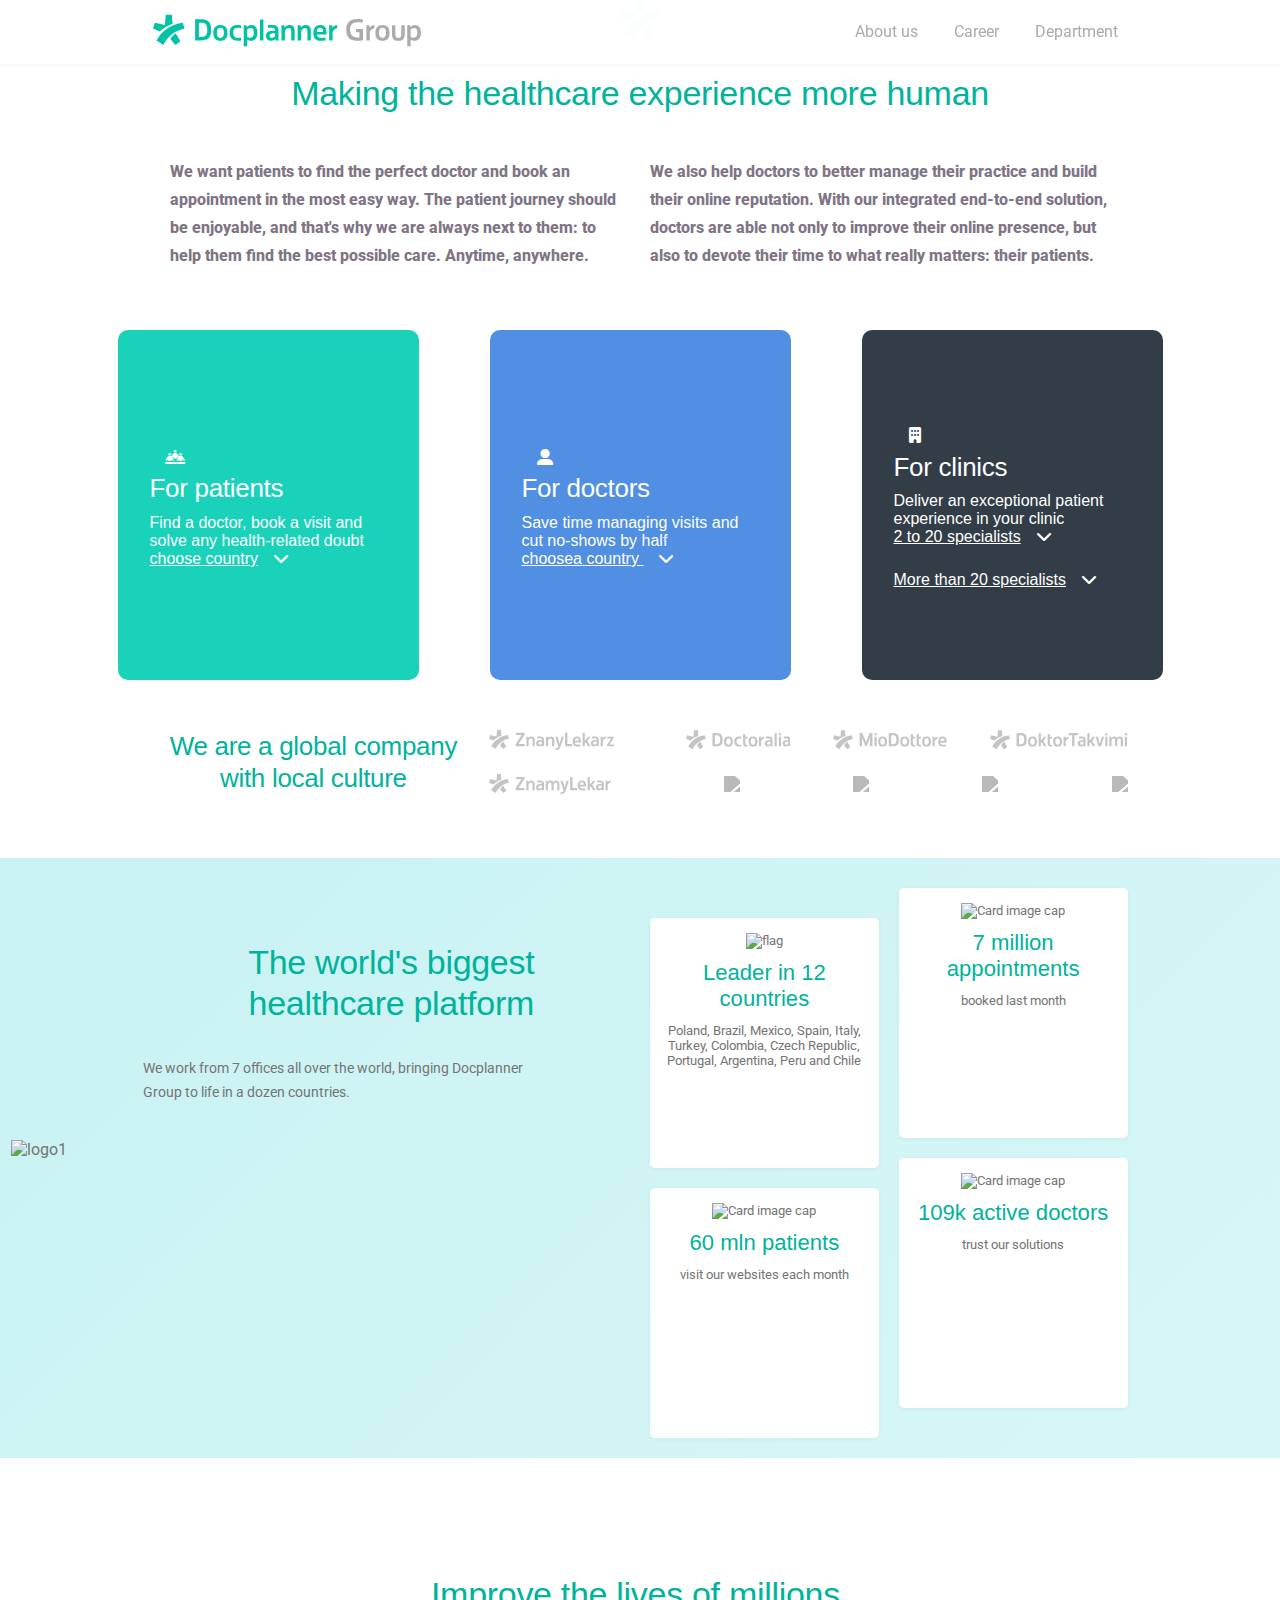
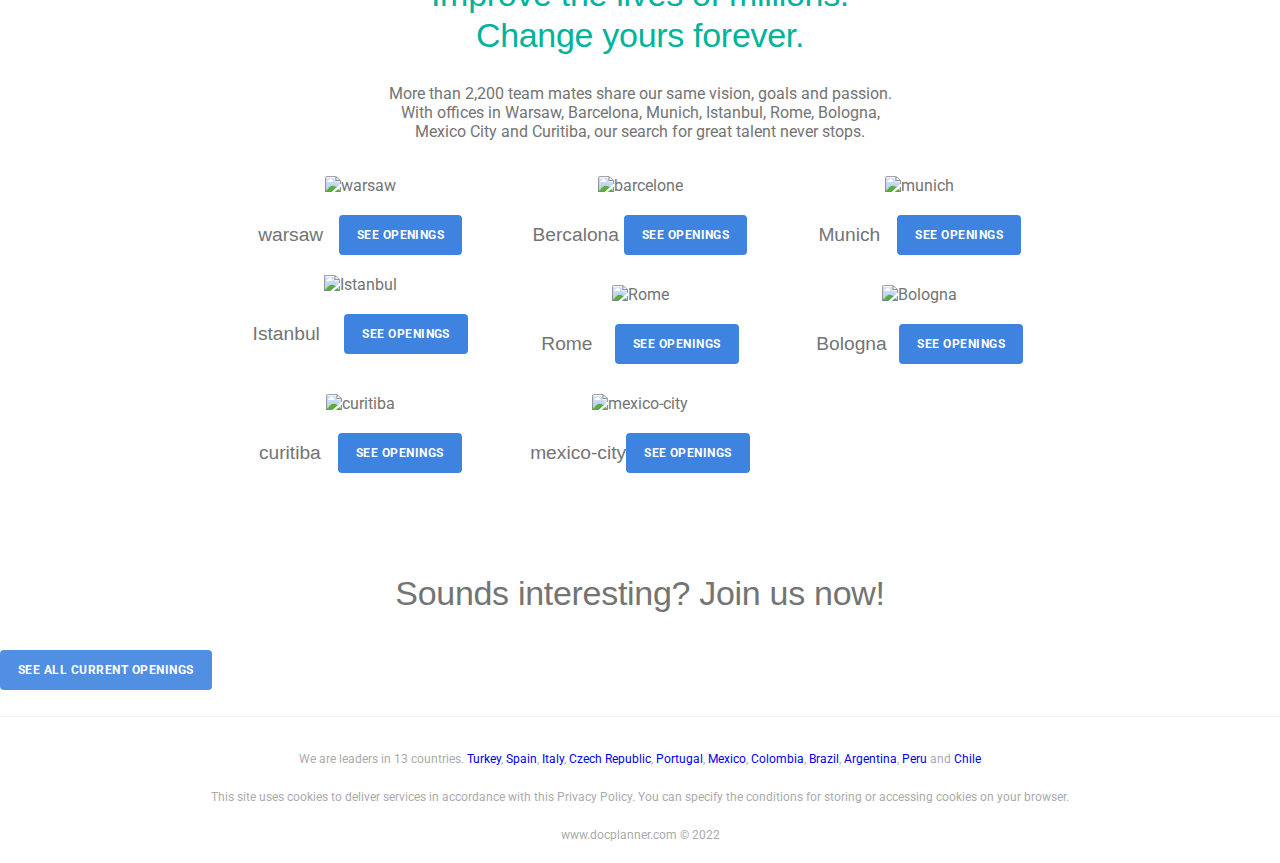
==== commit a7f543c7: "Add files via upload" ====
--- a/index.html
+++ b/index.html
@@ -12,6 +12,8 @@
   
     
 </head>
+                                            <!----------------------------navbar-------------------------->
+
 <body class="body" >
     <header>
        <div class="main_header">
@@ -27,9 +29,12 @@
                     <li><a href="#">Career</a></li>
                     <li><a href="#">Department</a></li>
                 </ul>
-            
+
         </nav>
        </div>
+    </header>
+                                        <!--------------------intro_section-------------------------->
+
         <section introduction_section>
             <img class="logo" src="./image/sygnet.png" alt="logo">
             <h1>
@@ -63,6 +68,9 @@
                 </div>
              </div>
     </section>
+
+                                             <!---------------brands_section------------------->
+
     <section class="brands_section">
         <div class="brands_container">
             
@@ -75,80 +83,130 @@
                     <svg xmlns="http://www.w3.org/2000/svg" width="200" height="32" viewBox="0 0 200 32">
                         <path
                             d="M189.018 10.678h10.762v2.132L192.736 23H200v2.89h-11.387v-2.103l7.02-10.22h-6.615v-2.89zm-10.347 0h3.012l.244 2.448h.032c.767-1.12 2.638-2.557 4.817-2.677v3.197c-3.174.62-4.63 2.725-4.63 4.634v7.61h-3.47V10.68h-.004zM165 10.38c1.51-.123 3.145-.16 4.725-.16 3.72 0 5.94 1.44 5.94 5.504v10.163h-3.12l-.156-1.52h-.042c-1.07 1.152-2.625 1.826-4.615 1.826-2.635 0-4.73-1.708-4.73-5.09 0-3.148 2.624-6.078 9.19-4.684v-.917c0-1.814-1.062-2.32-3.156-2.32-1.286 0-2.376.087-4.035.23L165 10.38zm7.193 8.445c-2.782-.71-5.564.16-5.564 2.31 0 1.43.94 2.267 2.353 2.203 1.113-.05 2.338-.54 3.207-1.31v-3.2l.003-.003zm-18.93 1.572v5.49h-3.47V4.992l3.47-.402V16.73c1.92-1.63 3.745-3.763 5.035-6.052h3.683c-1.288 2.508-2.83 4.672-4.718 6.522l5.13 8.69h-3.9l-3.81-6.46c-.473.376-.976.69-1.416.97h-.002zm-19.452-2.07v-.063c0-4.68 2.275-8.047 6.984-8.047 4.367 0 6.394 2.524 6.394 7.83 0 .56-.04 1.332-.1 1.902h-9.64c.247 2.142 1.497 3.422 4.06 3.422 1.622 0 3.146-.15 4.56-.335v2.906c-1.59.25-2.935.398-4.65.398-4.99 0-7.61-2.495-7.61-8.016l.003.003zm3.585-.96h6.27c0-2.38-.624-4.26-2.963-4.26-2.43 0-3.24 2.006-3.303 4.26h-.005zM121.7 4.59h3.793v17.853h7.46v3.444H121.7V4.59zm-15.44 6.088h3.67c.596 2.884 2.164 8.5 3.01 11.322h.063c.815-2.854 2.384-8.47 3.01-11.323h3.64c-1.13 4.324-3.877 12.7-4.955 15.21s-2.63 6.76-8.344 5.994v-2.73c2.646.15 4.05-.843 4.92-2.81-1.344-3.18-3.916-11.34-5.014-15.667v.005zm-15.137 0h3.02s.14 1.51.202 2.052h.04c.837-1.31 2.594-2.51 4.718-2.51 3.588 0 5.37 1.91 5.37 5.786v9.883h-3.47v-9.165c0-2.473-.953-3.442-2.824-3.31-1.7.12-3.59 2.056-3.59 4.478v8h-3.47V10.678h.003zm-13.67-.296c1.508-.124 3.143-.162 4.722-.162 3.72 0 5.94 1.438 5.94 5.502v10.165h-3.12l-.155-1.52h-.04c-1.07 1.152-2.625 1.826-4.615 1.826-2.636 0-4.73-1.708-4.73-5.09 0-3.148 2.623-6.078 9.19-4.684v-.917c0-1.814-1.063-2.32-3.157-2.32-1.286 0-2.376.087-4.035.23v-3.03zm7.192 8.444c-2.782-.71-5.565.16-5.565 2.31 0 1.426.947 2.264 2.36 2.2 1.11-.05 2.336-.543 3.205-1.312v-3.2.002zM59.86 10.678h3.02s.14 1.51.203 2.052h.04c.838-1.31 2.594-2.51 4.718-2.51 3.59 0 5.37 1.91 5.37 5.786v9.883h-3.47v-9.165c0-2.473-.95-3.442-2.82-3.31-1.694.12-3.585 2.056-3.585 4.478v8h-3.47V10.678h-.005zM43.156 4.592h13.682v2.875L47.39 22.44h9.606v3.444h-14.4v-2.94l9.47-14.913h-8.91V4.59v.004zm-25.44 20.025c.77-1.886 2.934-4.523 5.14-5.885l4.887 8.084-5.005 3.632-5.02-5.835-.002.004zM10.5 30.443l-6.89-4.43C8.828 16.263 18.574 9.32 30.03 8.027l1.918 5.91c-9.44 1.86-17.32 8.092-21.446 16.505H10.5zm1.503-20.065l.87-10.35h6.19l.786 9.36c-3.556 1.218-5.64 2.19-8.037 3.662a25.43 25.43 0 0 0-4.81 3.804L0 13.894l1.91-5.892 10.093 2.376z" />
-                    </svg>
-                </li>
-                
-                <li>
-
+                </svg>
+                </li>
+                <li>
+                    <a href="https://www.doctoralia.es">
+                        <svg xmlns="http://www.w3.org/2000/svg" width="167" height="32" viewBox="0 0 167 32">
+                            <path
+                                d="M156.37 10.663c1.5-.125 3.13-.162 4.702-.162 3.705 0 5.914 1.434 5.914 5.48v10.125h-3.106l-.153-1.516h-.04c-1.066 1.145-2.614 1.815-4.597 1.815-2.625 0-4.712-1.7-4.712-5.07 0-3.133 2.614-6.05 9.154-4.662v-.913c0-1.806-1.06-2.31-3.146-2.31-1.28 0-2.365.086-4.018.228v-3.02l.002.005zm7.162 8.41c-2.77-.706-5.542.16-5.542 2.3 0 1.42.943 2.258 2.348 2.193 1.107-.05 2.328-.54 3.194-1.307v-3.19.002zm-11.568-8.117v15.15h-3.456v-15.13l3.456-.02zm-1.713-2.138a1.962 1.962 0 0 1-.088-3.923h.09a1.96 1.96 0 0 1 0 3.923zm-5.064-3.923v21.21h-3.457V5.295l3.456-.4zm-17.374 5.768c1.5-.125 3.13-.162 4.703-.162 3.705 0 5.916 1.434 5.916 5.48v10.125h-3.107l-.154-1.516h-.04c-1.067 1.145-2.614 1.815-4.597 1.815-2.625 0-4.71-1.7-4.71-5.07 0-3.133 2.612-6.05 9.15-4.662v-.913c0-1.806-1.06-2.31-3.144-2.31-1.28 0-2.368.086-4.02.228v-3.02.005zm7.163 8.41c-2.77-.706-5.54.16-5.54 2.3 0 1.42.94 2.258 2.35 2.193 1.106-.05 2.325-.54 3.19-1.307v-3.19.002zM116.7 10.955h2.99l.247 2.44h.03c.767-1.118 2.63-2.55 4.8-2.668v3.18c-3.16.62-4.61 2.715-4.61 4.618v7.58H116.7v-15.15zm-16.607 7.65v-.155c0-5.06 2.33-7.95 7.146-7.95 4.782 0 7.112 2.89 7.112 7.95v.157c0 5.062-2.33 7.95-7.113 7.95-4.817.002-7.147-2.887-7.147-7.95zm7.136-5.23c-2.446 0-3.575 1.66-3.575 5.13 0 3.47 1.13 5.1 3.574 5.1 2.446 0 3.544-1.626 3.544-5.1 0-3.472-1.098-5.13-3.545-5.13zM91.354 6.812l3.455-.4v4.546h3.54v2.804h-3.54v6.965c0 2.645.813 2.96 2.18 2.96.46-.01.916-.07 1.36-.187v2.852c-.614.133-1.44.21-1.982.21-3.954 0-5.013-1.93-5.013-5.417V6.81zm-10.54 11.72c.012 3.31 1.446 5.075 4.3 5.075 1.205 0 2.432-.15 3.544-.3v2.8a21.807 21.807 0 0 1-3.983.38c-4.257 0-7.46-2.345-7.472-7.956.013-5.61 3.215-7.954 7.472-7.954 1.554 0 3.068.195 3.98.38v2.798c-1.11-.15-2.337-.3-3.544-.3-2.853 0-4.287 1.766-4.297 5.075zm-20.064.077v-.156c0-5.06 2.33-7.95 7.147-7.95 4.783 0 7.113 2.89 7.113 7.95v.157c0 5.062-2.33 7.95-7.114 7.95-4.815.002-7.145-2.887-7.145-7.95zm7.14-5.23c-2.448 0-3.577 1.66-3.577 5.13 0 3.47 1.13 5.098 3.576 5.098 2.445 0 3.543-1.625 3.543-5.098s-1.098-5.13-3.544-5.13zM42.42 26.105V4.895h5.327c7.423 0 10.878 2.23 10.878 10.605 0 8.376-3.455 10.605-10.878 10.605H42.42zM54.657 15.5c0-4.77-.968-7.176-6.083-7.176h-2.37v14.35h2.37c5.115.002 6.083-2.406 6.083-7.174zm-37.012 9.34c.765-1.88 2.92-4.506 5.118-5.86l4.866 8.048-4.987 3.623-5-5.81h.002zm-7.188 5.8l-6.86-4.41c5.194-9.71 14.9-16.624 26.307-17.913l1.91 5.887c-9.402 1.853-17.25 8.06-21.357 16.437zm1.497-19.98L12.82.35h6.164l.783 9.322c-3.536 1.213-5.616 2.18-7.998 3.646a25.34 25.34 0 0 0-4.79 3.79L0 14.16l1.902-5.87 10.052 2.37z" />
+                        </svg>
+                    </a>
+                </li>
+                <li>
+                    <a href="https://www.miodottore.it">
+                        <svg xmlns="http://www.w3.org/2000/svg" width="182" height="32" viewBox="0 0 182 32">
+                            <path
+                                d="M168.354 18.587v-.062c0-4.675 2.275-8.04 6.98-8.04 4.364 0 6.39 2.523 6.39 7.82 0 .562-.04 1.337-.1 1.907h-9.632c.248 2.14 1.496 3.42 4.057 3.42 1.62 0 3.14-.152 4.55-.336V26.2c-1.586.248-2.93.396-4.645.396-4.988 0-7.605-2.493-7.605-8.01h.004zm3.584-.96h6.265c0-2.377-.623-4.255-2.96-4.255-2.43 0-3.24 2.003-3.305 4.255zm-12.702-6.687h3.003l.24 2.446h.03c.77-1.12 2.638-2.555 4.816-2.675v3.192c-3.17.62-4.627 2.723-4.627 4.63v7.606h-3.47V10.94h.006zm-16.66 7.678v-.156c0-5.08 2.337-7.98 7.168-7.98 4.8 0 7.136 2.9 7.136 7.98v.156c0 5.08-2.337 7.978-7.136 7.978-4.83 0-7.168-2.898-7.168-7.978zm7.16-5.246c-2.455 0-3.588 1.666-3.588 5.145 0 3.48 1.133 5.115 3.588 5.115 2.453 0 3.556-1.63 3.556-5.115 0-3.485-1.103-5.145-3.556-5.145zm-15.9-6.59l3.467-.402v4.56h3.553v2.813h-3.553v6.99c0 2.65.816 2.967 2.188 2.967.462-.01.92-.073 1.366-.19v2.86c-.616.134-1.447.213-1.99.213-3.967 0-5.03-1.937-5.03-5.435V6.782zm-9.5 0l3.467-.402v4.56h3.553v2.813h-3.553v6.99c0 2.65.816 2.967 2.188 2.967.462-.01.92-.073 1.366-.19v2.86c-.616.134-1.447.213-1.99.213-3.967 0-5.03-1.937-5.03-5.435V6.782zm-16.72 11.836v-.156c0-5.08 2.337-7.98 7.168-7.98 4.8 0 7.136 2.9 7.136 7.98v.156c0 5.08-2.337 7.978-7.136 7.978-4.83 0-7.168-2.898-7.168-7.978zm7.16-5.246c-2.456 0-3.59 1.666-3.59 5.145 0 3.48 1.134 5.115 3.59 5.115s3.556-1.63 3.556-5.115c0-3.485-1.1-5.145-3.557-5.145zM89.225 26.14V4.86h5.343c7.442 0 10.91 2.236 10.91 10.64s-3.468 10.64-10.915 10.64H89.22h.005zM101.5 15.5c0-4.784-.97-7.2-6.104-7.2h-2.38v14.4h2.38c5.133 0 6.104-2.416 6.104-7.2zm-29.226 3.118v-.156c0-5.08 2.337-7.98 7.167-7.98 4.8 0 7.137 2.9 7.137 7.98v.156c0 5.08-2.337 7.978-7.137 7.978-4.83 0-7.167-2.898-7.167-7.978zm7.16-5.246c-2.455 0-3.588 1.666-3.588 5.145 0 3.48 1.133 5.115 3.588 5.115s3.557-1.63 3.557-5.115c0-3.485-1.1-5.145-3.557-5.145zm-9.554-2.432v15.2h-3.467V10.962l3.467-.022zm-1.718-2.144a1.968 1.968 0 1 1 0-3.936 1.968 1.968 0 0 1 0 3.936zm-8.88-3.91V4.86h3.796v21.28h-3.795V12.19l-.005.02-5.624 13.93h-1.672L46.36 12.21l-.005-.02v13.95H42.56V4.86h3.795v.026l.005-.026h.48l5.98 14.793L58.8 4.86h.48l.004.026zM17.704 24.87c.768-1.885 2.93-4.52 5.135-5.88l4.88 8.077-5 3.633-5.02-5.83h.004zm-7.212 5.82L3.61 26.264c5.212-9.74 14.95-16.678 26.395-17.97L31.92 14.2c-9.434 1.856-17.307 8.084-21.43 16.49h.002zm1.504-20.048L12.864.3h6.183l.785 9.354c-3.548 1.215-5.634 2.188-8.024 3.657a25.373 25.373 0 0 0-4.806 3.807L0 14.155l1.91-5.89 10.084 2.376h.002z" />
+                        </svg>
+                    </a>
+                </li>
+                <li>
+                    <a href="https://www.doktortakvimi.com">
+                        <svg xmlns="http://www.w3.org/2000/svg" width="220" height="32" viewBox="0 0 220 32">
+                            <path
+                                d="M219.238 10.94v15.2h-3.467V10.962l3.468-.022zm-1.718-2.144a1.97 1.97 0 0 1 0-3.936 1.968 1.968 0 0 1 0 3.936zm-14.49 4.16c1.008-1.355 2.735-2.473 4.83-2.473 3.456 0 4.907 1.97 4.907 5.78v9.876H209.3v-9.16c0-2.473-.718-3.42-2.517-3.31-1.75.11-3.203 1.874-3.203 4.475v7.994h-3.467v-9.16c0-2.473-.71-3.444-2.518-3.31-1.75.132-3.203 2.055-3.203 4.475v7.994h-3.468v-15.2h3.02s.14 1.51.2 2.05h.04c.837-1.31 2.313-2.507 4.487-2.507 2.255 0 3.656.836 4.36 2.473zm-15.107-2.016v15.2h-3.467V10.962l3.467-.022zm-1.718-2.144a1.97 1.97 0 1 1 0-3.938 1.97 1.97 0 0 1 0 3.938zm-17.14 2.144h3.667c.597 2.883 2.164 8.492 3.01 11.313h.063c.815-2.853 2.383-8.462 3.01-11.313h3.636c-1.13 4.324-3.46 11.99-4.725 15.2h-4.03c-1.263-3.183-3.532-10.875-4.63-15.2zm-9.788 9.715v5.484h-3.467V5.26l3.467-.4V16.99c1.918-1.63 3.742-3.762 5.033-6.05h3.68c-1.29 2.507-2.83 4.67-4.72 6.52l5.128 8.68h-3.9l-3.807-6.455c-.47.376-.974.69-1.413.97zm-16.975-10.01c1.507-.124 3.14-.16 4.72-.16 3.717 0 5.936 1.437 5.936 5.497V26.14h-3.118l-.155-1.52h-.04c-1.07 1.15-2.624 1.824-4.612 1.824-2.635 0-4.727-1.707-4.727-5.088 0-3.144 2.62-6.07 9.184-4.68v-.914c0-1.812-1.063-2.318-3.156-2.318-1.285 0-2.374.088-4.032.23v-3.03zm7.186 8.438c-2.78-.707-5.56.162-5.56 2.31 0 1.427.945 2.263 2.355 2.2 1.112-.05 2.335-.542 3.204-1.31v-3.2zM125.778 4.86h14.907V8.3h-5.558v17.84h-3.79V8.3h-5.557V4.86zm-8.08 6.08h3.003l.248 2.446h.03c.768-1.12 2.638-2.555 4.815-2.675v3.192c-3.172.62-4.628 2.723-4.628 4.63v7.606h-3.467V10.94zm-16.662 7.678v-.156c0-5.08 2.337-7.98 7.168-7.98 4.8 0 7.138 2.9 7.138 7.98v.156c0 5.08-2.338 7.978-7.138 7.978-4.83 0-7.168-2.898-7.168-7.978zm7.16-5.246c-2.455 0-3.59 1.666-3.59 5.145 0 3.48 1.135 5.115 3.59 5.115 2.454 0 3.557-1.63 3.557-5.115 0-3.485-1.103-5.145-3.558-5.145zm-15.928-6.59l3.468-.402v4.56h3.552v2.813h-3.552v6.99c0 2.65.814 2.967 2.187 2.967.46-.008.92-.07 1.365-.187v2.86c-.655.132-1.32.204-1.99.212-3.967 0-5.03-1.938-5.03-5.436V6.78zM81.295 20.655v5.484h-3.468V5.26l3.468-.4V16.99c1.918-1.63 3.742-3.762 5.032-6.05h3.68c-1.29 2.507-2.83 4.67-4.718 6.52l5.125 8.68h-3.9l-3.806-6.455c-.473.376-.976.69-1.416.97zm-20.34-2.037v-.156c0-5.08 2.336-7.98 7.167-7.98 4.8 0 7.137 2.9 7.137 7.98v.156c0 5.08-2.34 7.978-7.14 7.978-4.83 0-7.167-2.897-7.167-7.978h.002zm7.16-5.246c-2.456 0-3.59 1.666-3.59 5.145 0 3.48 1.134 5.115 3.59 5.115 2.454 0 3.556-1.63 3.556-5.115 0-3.485-1.1-5.145-3.555-5.145zM42.56 26.14V4.86h5.345c7.45 0 10.915 2.236 10.915 10.64s-3.466 10.64-10.915 10.64H42.56zM54.84 15.5c0-4.784-.972-7.2-6.105-7.2h-2.38v14.4h2.38c5.133 0 6.104-2.416 6.105-7.2zm-37.137 9.37c.768-1.885 2.93-4.52 5.135-5.88l4.882 8.077-5 3.633-5.017-5.83zm-7.212 5.82l-6.88-4.427c5.21-9.74 14.95-16.678 26.394-17.97L31.92 14.2c-9.434 1.857-17.307 8.084-21.43 16.49zm1.505-20.048L12.865.3h6.182l.785 9.354c-3.548 1.215-5.634 2.188-8.024 3.657a25.433 25.433 0 0 0-4.806 3.803L0 14.155l1.91-5.89 10.085 2.377z" />
+                        </svg>
+                    </a>
+                </li>
+                <li>
+                    <a href="https://www.znamylekar.cz">
+                        <svg xmlns="http://www.w3.org/2000/svg" width="195" height="32" viewBox="0 0 195 32">
+                            <path
+                                d="M186.445 10.684h3l.244 2.445h.03c.768-1.12 2.635-2.555 4.81-2.674v3.19c-3.17.617-4.622 2.718-4.622 4.623v7.596h-3.463V10.684zm-13.416-.294c1.504-.124 3.136-.162 4.713-.162 3.713 0 5.928 1.436 5.928 5.492v10.146h-3.11l-.153-1.52h-.04c-1.068 1.15-2.62 1.823-4.606 1.823-2.63 0-4.72-1.705-4.72-5.08 0-3.14 2.617-6.066 9.17-4.676V15.5c0-1.81-1.06-2.315-3.15-2.315-1.283 0-2.37.087-4.026.23V10.39h-.005zm7.178 8.427c-2.776-.705-5.554.162-5.554 2.31 0 1.423.945 2.26 2.353 2.196 1.11-.05 2.333-.543 3.2-1.31v-3.196zm-18.896 1.57v5.48h-3.463V5.012l3.462-.4v12.116c1.918-1.628 3.74-3.757 5.027-6.042h3.675c-1.29 2.504-2.828 4.664-4.713 6.51l5.12 8.673h-3.896l-3.8-6.444c-.472.376-.975.69-1.415.97v-.005zm-19.414-2.066v-.06c0-4.67 2.27-8.032 6.973-8.032 4.36 0 6.386 2.52 6.386 7.814 0 .56-.04 1.334-.1 1.904h-9.62c.248 2.137 1.493 3.416 4.052 3.416 1.62 0 3.14-.152 4.55-.337v2.9c-1.583.248-2.928.396-4.64.396-4.98 0-7.596-2.49-7.596-8h-.004zm3.58-.956h6.257c0-2.375-.623-4.25-2.957-4.25-2.43 0-3.238 2-3.3 4.25zM129.815 4.61h3.785v17.818h7.445v3.438h-11.23V4.61zm-15.412 6.074h3.662c.596 2.88 2.16 8.483 3.006 11.3h.066c.814-2.848 2.38-8.45 3.006-11.3h3.63c-1.126 4.32-3.87 12.68-4.944 15.183-1.076 2.51-2.626 6.75-8.327 5.987v-2.728c2.64.15 4.043-.842 4.91-2.805-1.342-3.172-3.91-11.316-5.004-15.637h-.004zm-11.5 2.014c1.01-1.354 2.734-2.47 4.826-2.47 3.453 0 4.902 1.966 4.902 5.774v9.863h-3.46v-9.15c0-2.465-.717-3.41-2.514-3.3-1.747.11-3.2 1.87-3.2 4.47v7.984h-3.462v-9.15c0-2.468-.71-3.44-2.513-3.304-1.747.13-3.2 2.05-3.2 4.47v7.983h-3.46V10.685h3.014s.14 1.507.2 2.05h.04c.838-1.31 2.31-2.506 4.484-2.506 2.25 0 3.65.835 4.35 2.47l-.006-.002zm-25.6-2.31c1.505-.122 3.137-.16 4.713-.16 3.713 0 5.928 1.436 5.928 5.49v10.148H84.83l-.16-1.518h-.04c-1.067 1.15-2.62 1.822-4.605 1.822-2.633 0-4.723-1.704-4.723-5.08 0-3.14 2.62-6.064 9.172-4.674v-.912c0-1.81-1.06-2.315-3.15-2.315-1.284 0-2.37.088-4.027.23v-3.026l.006-.005zm7.178 8.43c-2.777-.706-5.555.16-5.555 2.308 0 1.424.945 2.26 2.354 2.197 1.11-.05 2.33-.543 3.2-1.31v-3.196.002zm-24.736-8.134h3.015s.134 1.507.2 2.05H63c.836-1.31 2.59-2.506 4.71-2.506 3.58 0 5.357 1.907 5.357 5.775v9.863h-3.463v-9.15c0-2.465-.95-3.432-2.818-3.3-1.692.12-3.578 2.05-3.578 4.47v7.984h-3.464V10.684zM43.07 4.61h13.657v2.87l-9.43 14.948h9.587v3.438H42.512v-2.93L51.965 8.05H43.07V4.61zM17.684 24.598c.767-1.882 2.927-4.515 5.13-5.874l4.875 8.07-4.998 3.628-5.01-5.824h.002zm-7.203 5.815L3.61 25.99C8.814 16.26 18.54 9.33 29.973 8.04l1.915 5.898c-9.428 1.858-17.29 8.078-21.407 16.475zm1.5-20.027l.87-10.33h6.175l.785 9.342c-3.544 1.217-5.628 2.186-8.016 3.654a25.36 25.36 0 0 0-4.8 3.797L0 13.895l1.906-5.882 10.075 2.372z" />
+                        </svg>
+                    </a>
+                </li>
+                <li class="tuotempo">
+                    <a href="https://www.tuotempo.com">
+                        <img src="https://www.docplanner.com/logos/logo-tuotempo.svg" />
+                    </a>
+                </li>
+                <li class="gipo">
+                    <a href="https://www.gipo.it/">
+                        <img src="https://www.docplanner.com/logos/logo-gipo.svg" />
+                    </a>
+                </li>
+                <li class="clinicloud">
+                    <a href="https://clinic-cloud.com/">
+                        <img src="https://www.docplanner.com/logos/logo-clinicloud.svg" />
+                    </a>
+                </li>
+                <li class="jameda">
+                    <a href="https://jameda.de/">
+                        <img src="https://www.docplanner.com/logos/logo-jameda.svg" />
+                    </a>
                 </li>
                </ul>
-
-
-                   
-    </section>
-   <section class="stats_section">
-        <div class="container">
-            <div class="stats__inner">
-            <div class="stats-header1">
-            <h1>The world's biggest
-                <br>
-                healthcare platform</h1>
-                <p>
-                    We work from 8 offices all over the world, bringing Docplanner Group to life in 13 countries.
-                </p>
-                <div class="stats_inner_logo">
-                    <img src="./image/sygnet.png" alt="logo">
-                </div>
             </div>
-        </div>
-        <div class="stats-header2">
-            <div class="stats_header_inner">
-                <div class="stats_header_inner__1">
-                	<div class="stat card1">
-								<img class="card-img-flag"
-                                scr="https://www.docplanner.com/img/flag.png" srcset="https://www.docplanner.com/img/flag.png 1x, https://www.docplanner.com/img/flag@2x.png 2x">
-                                                   <h5 class="card-title">Leader dans 13 pays</h5>
-                                                   <p>Pologne, Brésil, Mexique, Espagne, Italie, Allemagne, Turquie, Colombie, République tchèque, Portugal, Argentine, Pérou et Chili</p>
-                                              </div>
-                                         <div class="stat card2">
-                                            <img class="card-img-flag" scr="https://www.docplanner.com/img/visits.png" srcset="https://www.docplanner.com/img/visits.png 1x, https://www.docplanner.com/img/visits@2x.png 2x">
-                                                <h5 class="card-title">7 500 000
-                                               rendez-vous</h5>
-                                               <p class="card-text">réservé le mois dernier</p>
+             </section>
+
+                              <!-----------------------------stats_section---------------------------->
+      
+                              <section class="stats_section">
+                                <div class="stats_container">
+                                    <div class="stats_inner">
+                                        <div class="stats_header1">
+                                            <div>
+                                                <h1>
+                                                    The world's biggest
+                                                    <br>
+                                                    healthcare platform
+                                                </h1>
+                                                <p>
+                                                    We work from 7 offices all over the world, bringing Docplanner Group to life in a dozen
+                                                    countries.
+                                                </p>
                                             </div>
-                                            <div class="inner__1">
-                                            <div class="stat3 card3">
-                                                <img class="card-img-flag"
-                                                scr="https://www.docplanner.com/img/patients.png" srcset="https://www.docplanner.com/img/patients.png 1x, https://www.docplanner.com/img/patients@2x.png 2x">
-                                                <h5 class="card-title">80 000 000
-                                                    malades</h5>
-                                                    <p class="card-text">visitez nos sites Web chaque mois</p>
+                                            <div class="stats_inner_logo1">
+                                                <img src="https://www.docplanner.com/img/logo.png" alt="logo1">
                                             </div>
                                         </div>
-                                            <div class="stat4 card4">
-                                                <img class="card-img-flag" scr="https://www.docplanner.com/img/doctors.png" srcset="https://www.docplanner.com/img/doctors.png 1x, https://www.docplanner.com/img/doctors@2x.png 2x">
-                                                <h5 class="card-title">130 000
-                                                    médecins actifs</h5>
-                                                    <p class="card-text">faites confiance à nos solutions</p>
+                                        <div class="stats_header2">
+                                            <div class="stats_header_inner">
+                                                <div class="stats_header_inner1">
+                                                    <div class="cardd card_1">
+                                                        <img class="card-img-flag" src="https://www.docplanner.com/img/flag.png" alt="flag">
+                                                        <h4 class="card-title">Leader in 12 countries</h4>
+                                                        <p class="card-text">Poland, Brazil, Mexico, Spain, Italy, Turkey, Colombia, Czech
+                                                            Republic, Portugal, Argentina, Peru and Chile</p>
+                                                    </div>
+                                                    <div class="cardd card_2">
+                                                        <img class="card-img-visits" src="https://www.docplanner.com/img/visits.png" alt="Card image cap">
+                                                        <h4 class="card-title">7 million appointments</h4>
+                                                        <p class="card-text">booked last month</p>
+                                                    </div>
+                                                </div>
+                                                <div class="stats_header_inner1">
+                                                    <div class="cardd card_3">
+                                                        <img class="card-img-patients" src="https://www.docplanner.com/img/patients.png" alt="Card image cap">
+                                                        <h4 class="card-title">60 mln patients</h4>
+                                                        <p class="card-text">visit our websites each month</p>
+                                                    </div>
+                                                    <div class="cardd card_4">
+                                                        <img class="card-img-doctors" src="https://www.docplanner.com/img/doctors.png" alt="Card image cap">
+                                                        <h4 class="card-title">109k active doctors</h4>
+                                                        <p class="card-text">trust our solutions</p>
+                                                    </div>
+                                                </div>
                                             </div>
                                         </div>
-                                       </div>
                                     </div>
-                                  </section>
-         <section class="offices__header">
-              <div class="container">
-                <div class="offices_text">
-                    <h1>Improve the lives of millions.
-                        <br>
-                         Change yours forever.</h1>
-                    <p >More than 2,200 team mates share our same vision, goals and passion.
-                        <br>
-
- With offices in Warsaw, Barcelona, Munich, Istanbul, Rome, Bologna,
-                         <br>
-                          Mexico City and Curitiba, our search for great talent never stops.</p>
-
-                        <div class="offices_cards">
+                                </div>
+                                </div>
+                            </section>
+                                        <!-----------------------------offices_section---------------------------->
+                                         
+                            <section class="offices_section">
+                                <div class="offices_section_container">
+                                <div class="offices_header">
+                                    <h1>Improve the lives of millions. <br>
+                                         Change yours forever.</h1>
+                                    <p>More than 2,200 team mates share our same vision, goals and passion. <br>
+                                         With offices in Warsaw, Barcelona, Munich, Istanbul, Rome, Bologna, <br>
+                                          Mexico City and Curitiba, our search for great talent never stops.</p>
+                                         </div>
+                         <div class="offices_cards">
                             <div class="image_card">
                                 <img src="https://www.docplanner.com/images/warsaw.png" alt="warsaw">
                                 <div class="name">
@@ -170,7 +228,7 @@
                                     <button>see openings</button>
                                 </div>
                             </div>
-                            <div class="image_card">
+                            <div class="image_card_">
                                 <img src="https://www.docplanner.com/images/istanbul.png" alt="Istanbul">
                                 <div class="name">
                                     <h6>Istanbul</h6>
@@ -207,12 +265,15 @@
                                 </div>
                             </div>      
                          </div>
+                        </section>
+                           <!-----------------------------btn---------------------------->
                                  <section class="btn">
-                                                <div class="container">
-                                                  <h6>Sounds interesting? Join us now!</h6>
+                                                <div class="btn_container">
+                                                  <h1>Sounds interesting? Join us now!</h1>
                                                   <button>see all current openings</button>
                                                 </div>
-                                              </section>
+                                            
+                                            </section>
                                               <footer>
                                                 <p>We are leaders in 13 countries.
                                                     <a href="#">Turkey</a>, <a href="#">Spain</a>, <a href="#">Italy</a>,
--- a/styles.css
+++ b/styles.css
@@ -155,50 +155,55 @@
     padding-top: 20px;
   }
   /*brands*/
-
-  
- .brands .container{
-    margin: 0 auto;
-    margin: 2.5rem auto 3.125rem;
+  .brands_section {
+  max-width: 1015px;
+  margin: 2.5rem auto 3.125rem;
+  padding: 0 20px;
+  }
+
+  .brands_container{
+   display: flex;
+   align-items: center;
+   
+  }
+  .brands_section  h1{
+   width: 33%;
+  font-size: 1.625em;
+  margin: 0.25em 0 0.35em;
+}
+  .brands_logos{
     display: flex;
-    justify-content: space-evenly;
+    flex-wrap: wrap;
     align-items: center;
-    color: #00b39b;
-    flex-wrap: nowrap ;
-  }
-  .brands-logos{
-  display: flex;
-  flex-wrap: wrap;
-  align-items: center;
-  justify-content: space-between;
-  width: 67%;
-  list-style: none;
-  margin: 0;
-  padding: 0;
-  }
-  .brands-logos li{
+    justify-content: space-between;
+    width: 67%;
+    list-style: none;
+    margin: 0;
+    padding: 0;
+  }
+  .brands_logos li{
     width: 160px;
     padding: 5px 0 5px 5px;
     width: auto;
   }
-  .brands-logos a{
+  .brands_logos a{
   display: inline-block;
   padding: 5px 0;
   }
-  .brands-logos a svg{
+  .brands_logos a svg{
   height: 20px;
   width: auto;
   max-width: 100%;
   padding-left: 10px;
   fill: hsla(0, 0%, 67%, 0.7);
   }
-  .brands-logos a:hover svg{
+  .brands_logos a:hover svg{
     fill: #00b39b;
   }
-.brands-logos .tuotempo,
-.brands-logos .gipo,
-.brands-logos .clinicloud,
-.brands-logos .jameda {
+.brands_logos .tuotempo,
+.brands_logos .gipo,
+.brands_logos .clinicloud,
+.brands_logos .jameda {
   transition: all 0.2s ease 0s;
   filter: invert(98%) sepia(2%) saturate(0) hue-rotate(180deg) brightness(300%)
     contrast(0);
@@ -206,70 +211,69 @@
     brightness(300%) contrast(0);
   opacity: 0.55;
 }
-.brands-logos .tuotempo:hover,
-.brands-logos .gipo:hover,
-.brands-logos .clinicloud:hover,
-.brands-logos .jameda:hover {
+.brands_logos .tuotempo:hover,
+.brands_logos .gipo:hover,
+.brands_logos .clinicloud:hover,
+.brands_logos .jameda:hover {
   filter: none;
 }
-  .brands .container h1 {
-    width: 33.3%;
-    padding-right: 26px;
-    line-height: 1.3;
-    font-size: 1.9em;
-  }
-.brands-container {
-    width: 67%; 
-}
+ 
+
+
 /*stats*/
-.stats_section{
+.stats_section {
   background: #d9f7f6;
   background-image: linear-gradient(
     -45deg,
     rgba(0, 204, 177, 0.01) 5%,
-    rgba(61, 199, 223, 0.1));
+    rgba(61, 199, 223, 0.1)
+  );
   padding: 1.875em 0 0.625em;
   overflow: hidden;
   margin: 3.125rem auto 5.5rem;
 }
-.stats .container{
+
+.stats_container {
   max-width: 1015px;
   padding: 20px 20px;
   margin: 0 auto;
   position: relative;
 }
-.stats-header1
-.stats-header2{
+
+.stats_inner {
+  margin: 0 -10px;
+  display: flex;
+}
+
+.stats_header1,
+.stats_header2 {
   display: flex;
   flex-direction: column;
   width: 50%;
 }
-.stats_inner {
-  margin: 0 -10px;
-  display: flex;
-}
-.stats-header1 h1{
+
+.stats_header1 h4{
   font-size: 2.125rem;
   margin: 0;
-  color: #00b39b;
-}
-.stats-header1 p{
+}
+
+.stats_header1 p {
   max-width: 415px;
   font-size: 0.875em;
   line-height: 1.7;
   margin: 1.6em 0;
   color: #747474;
 }
-.stats_inner_logo {
-  display: block;
+
+.stats_inner_logo1 {
+  position: absolute;
   right: 67%;
   top: 45%;
   width: 456px;
   height: 435px;
 }
 
-/*cards_container*/
-
+/*cards container*/
 .stats_header_inner {
   display: flex;
   flex-direction: column;
@@ -277,33 +281,32 @@
   height: 520px;
   width: 100%;
 }
-/*cards*/
-.inner__1{
+
+.stats_header_inner1 {
   display: flex;
   justify-content: space-around;
 }
-.card2,
-.card4 {
+
+.cardd {
+  background: white;
+  border-width: 0px ;
+  border-radius: 5px ;
+  box-shadow: 0 1px 4px 0 rgb(0 0 0 / 5%);
+  height: 250px;
+  width: 230px;
+  padding: 15px;
+  margin: 10px;
+  text-align: center;
+  font-size: 0.8125em;
+  align-items: center;
+  justify-content: center;
+}
+
+.card_2,
+.card_4 {
   transform: translateY(-30px);
 }
-.stat{
-background: #fff;
-border-width: 0px ;
-border-radius: 5px ;
-box-shadow: 0 1px 4px 0 rgb(0 0 0 / 5%);
-height: 250px;
-width: 230px;
-padding: 15px;
-margin: 10px;
-text-align: center;
-font-size: 0.8125em;
-align-items: center;
-justify-content: center;
-}
-.stat2,
-.stat4 {
-  transform: translateY(-30px);
-}
+
 .card-title {
   margin: 0.5em 0;
   color: #00b39b;
@@ -311,8 +314,10 @@
   font-weight: 300;
   font-family: Work Sans, Arial, sans-serif;
 }
-/*office _header*/
-.offices__header .container {
+
+ /*office _header*/
+.offices_section_container
+ {
   margin: 0 auto;
   display: flex;
   flex-direction: column;
@@ -320,7 +325,8 @@
   align-items: center;
   text-align: center;
 }
-.offices_text h1{
+.offices_header h1
+{
     font-family : Arial, Helvetica, sans-serif;
     font-weight: 300;
     letter-spacing: -.3px;
@@ -328,7 +334,8 @@
     margin-block-end: 0.83em;
     color: #00b39b;
 }
-.offices_text p{
+.offices_header p
+{
     display: block;
     margin-block-start: 1em;
     margin-block-end: 1em;
@@ -338,10 +345,8 @@
     color: #747474;
 }
 .offices_cards{
-  display: flex;
-  justify-content: center;
-  align-items: center;
-  flex-wrap: wrap;
+display: grid;
+grid-template-columns: 1fr 1fr 1fr ;
 }
 .image_card{
     display: flex;
@@ -368,16 +373,16 @@
   padding: 1.1111111111em;
 }
 .name h6{
-  color: #747474
-  font-family : Roboto, Arial, sans-serif;
+  color: #747474;
+  font-family: Work Sans,Arial,sans-serif;
   font-size   : 1.2rem;
   line-height :  1.6;
   font-weight : 400 ;
 }
-.name button ,
-.btn button{
-    color: white;
-   display: inline-block;
+.name button {
+
+  color: white;
+    display: inline-block;
     vertical-align: middle;
     position: relative;
     outline: 0;
@@ -396,10 +401,47 @@
     text-transform: uppercase;
     transition: all .2s ease 0s;
 }
+
+/*section_btn*/
+.btn_container{
+  margin: auto;
+}
+
+.btn_container h1{
+  color: #747474;
+  margin-top: 80px ;
+  text-shadow: none;
+}
+.btn_container button{
+
+  color: white;
+    display: inline-block;
+    vertical-align: middle;
+    
+    outline: 0;
+    border: 0;
+    border-radius: 4px;
+    padding: 1.1666666667em 1.5em;
+    background: #3d83df;
+    font-family: Roboto,Arial,sans-serif;
+    line-height: 1em;
+    color: #fff;
+    font-weight: 700;
+    letter-spacing: .04em;
+    font-size: .75rem;
+    text-align: center;
+    
+    text-transform: uppercase;
+    transition: all .2s ease 0s;
+ 
+background-color: #508fe2;
+    
+    
+  }
 .btn{
   font-size: 2.1428571429em;
     color: #333;
-    margin-bottom: 0.75em
+    margin-bottom: 0.75em;
     font-family: Work Sans,Arial,sans-serif;
     font-weight: 300;
     letter-spacing: -.3px;
